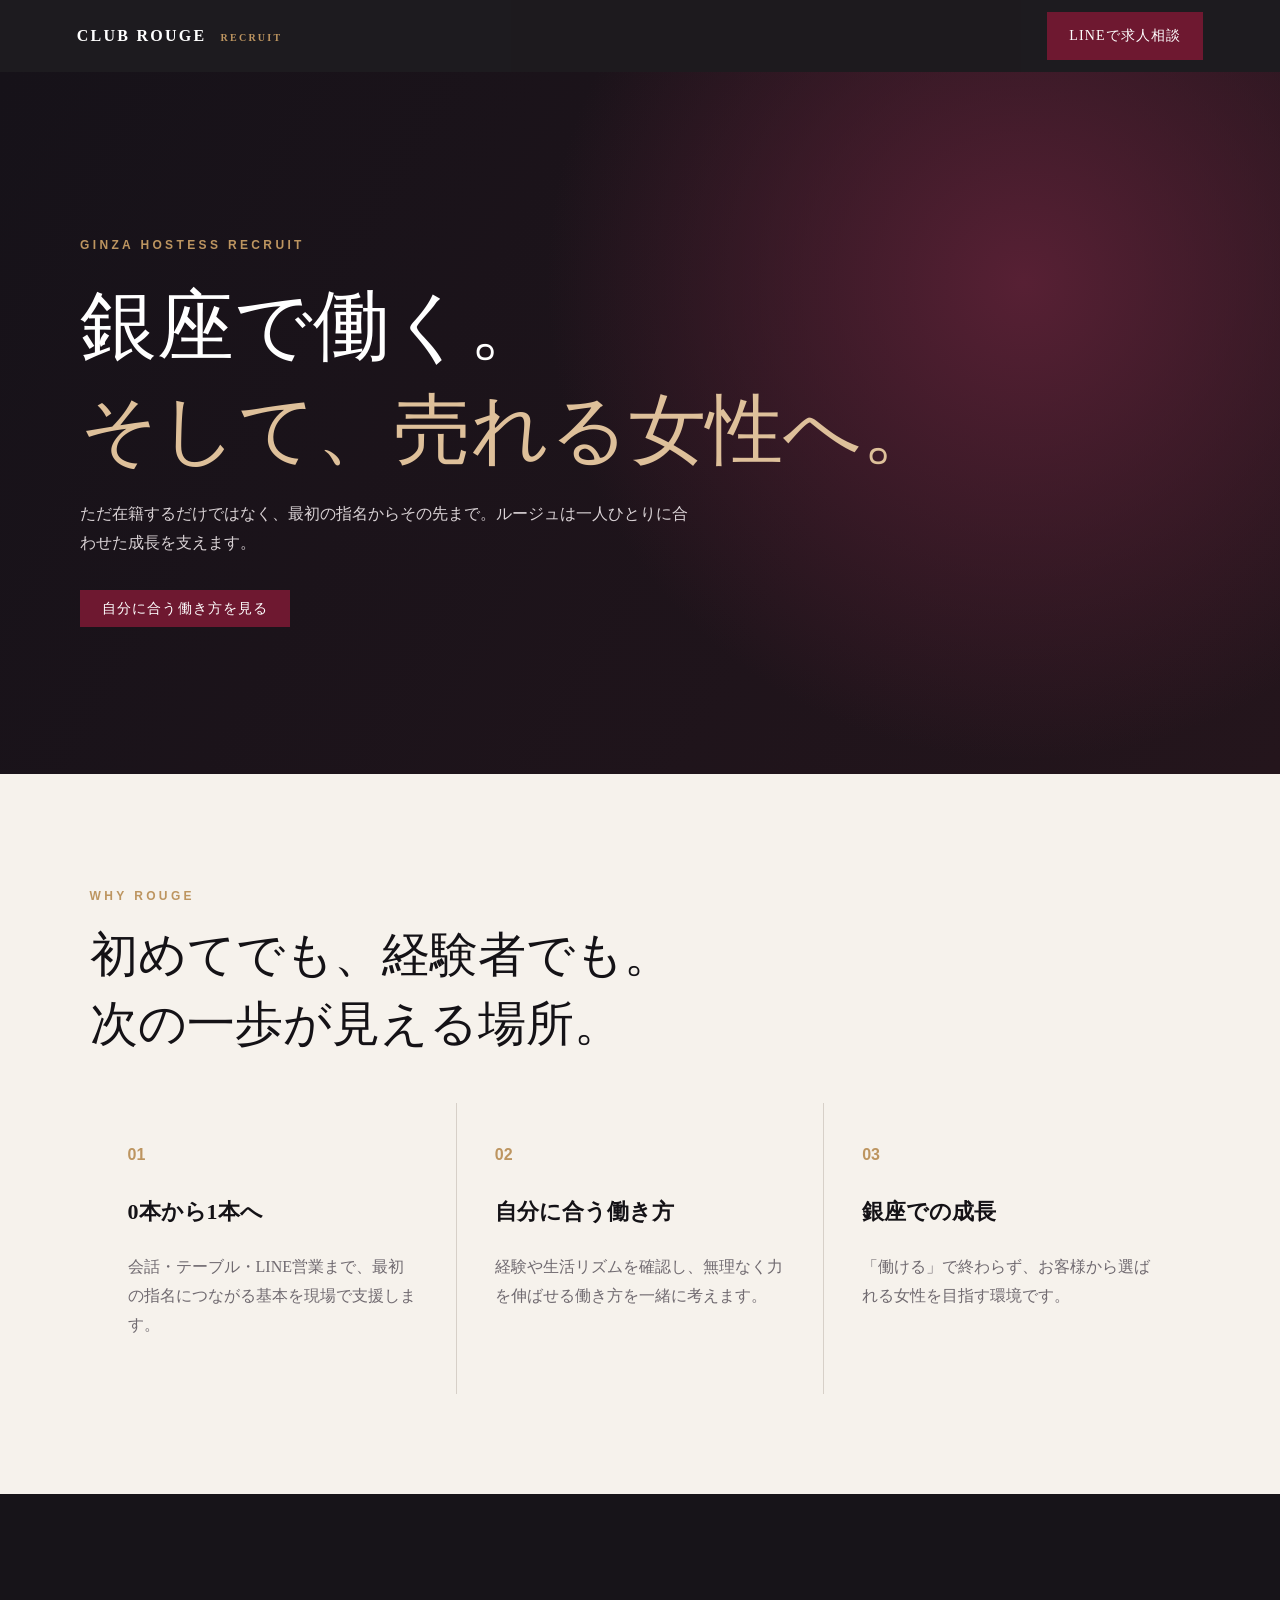
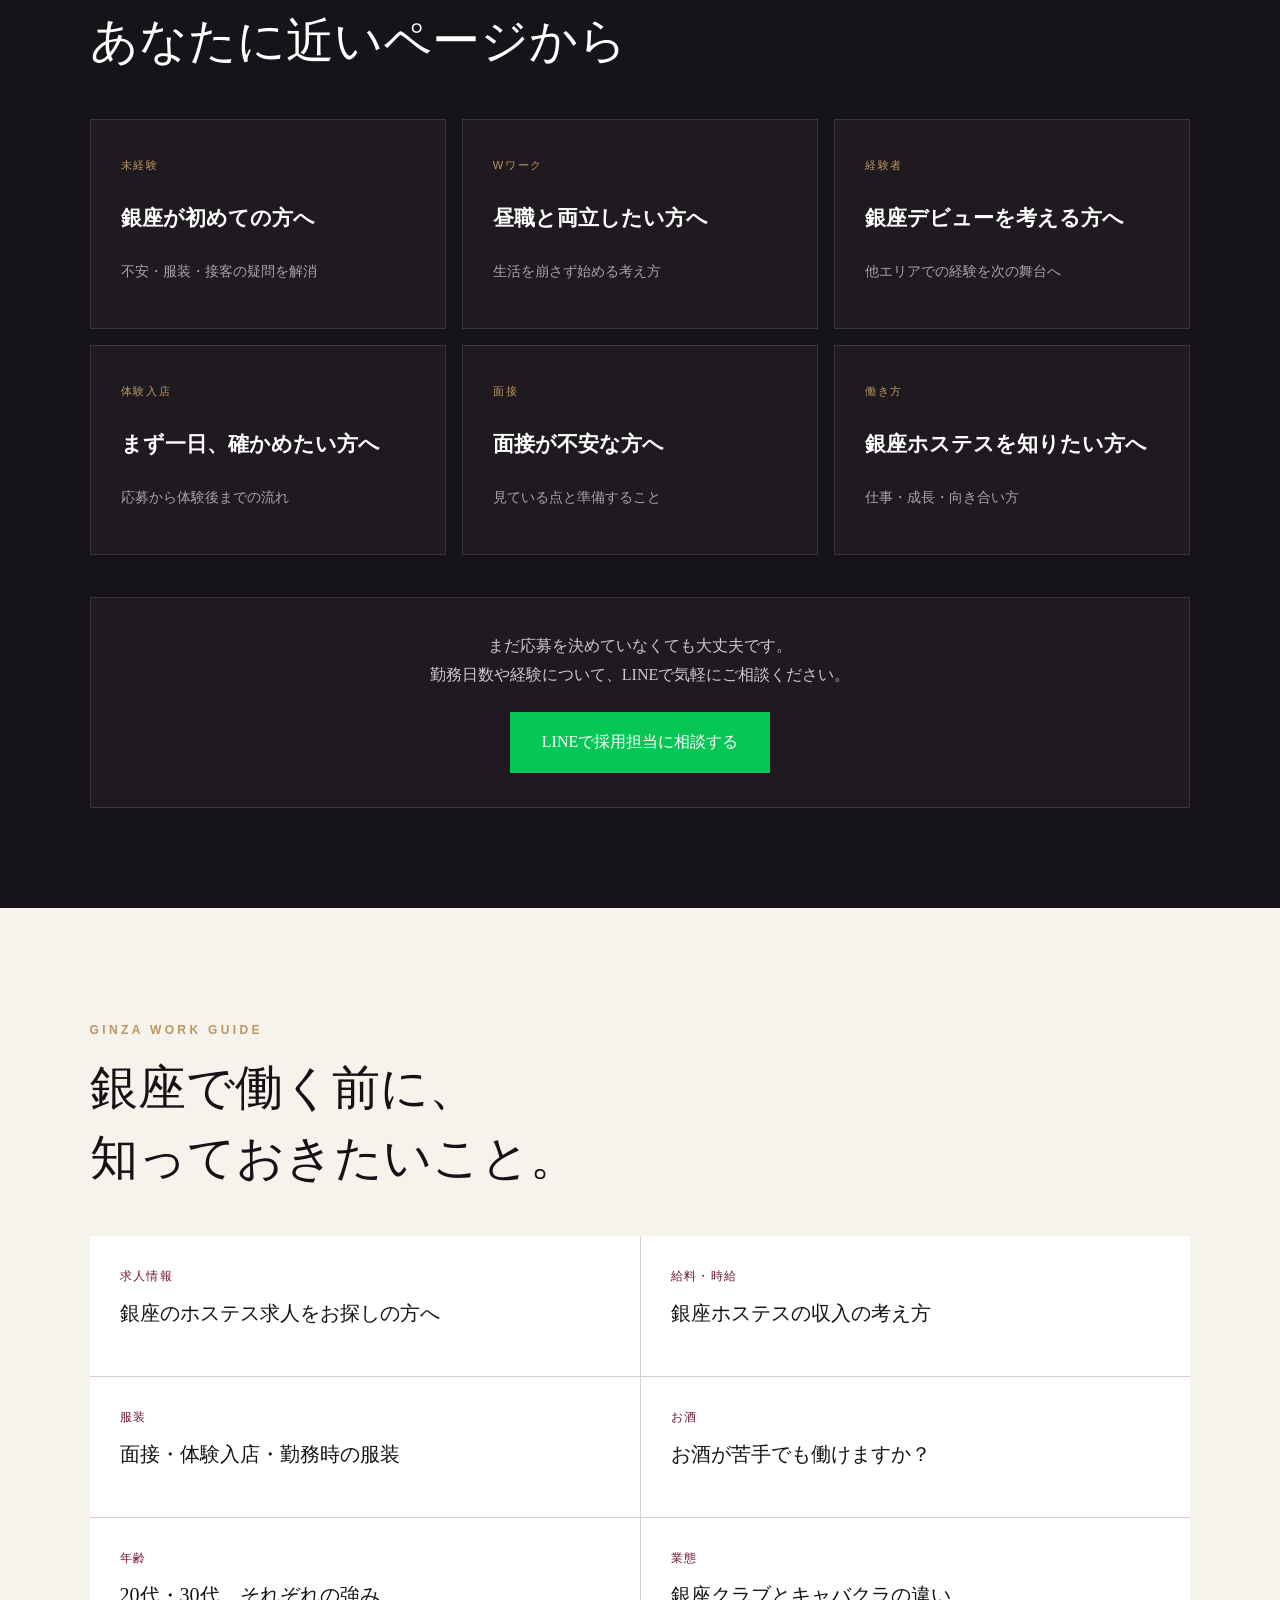
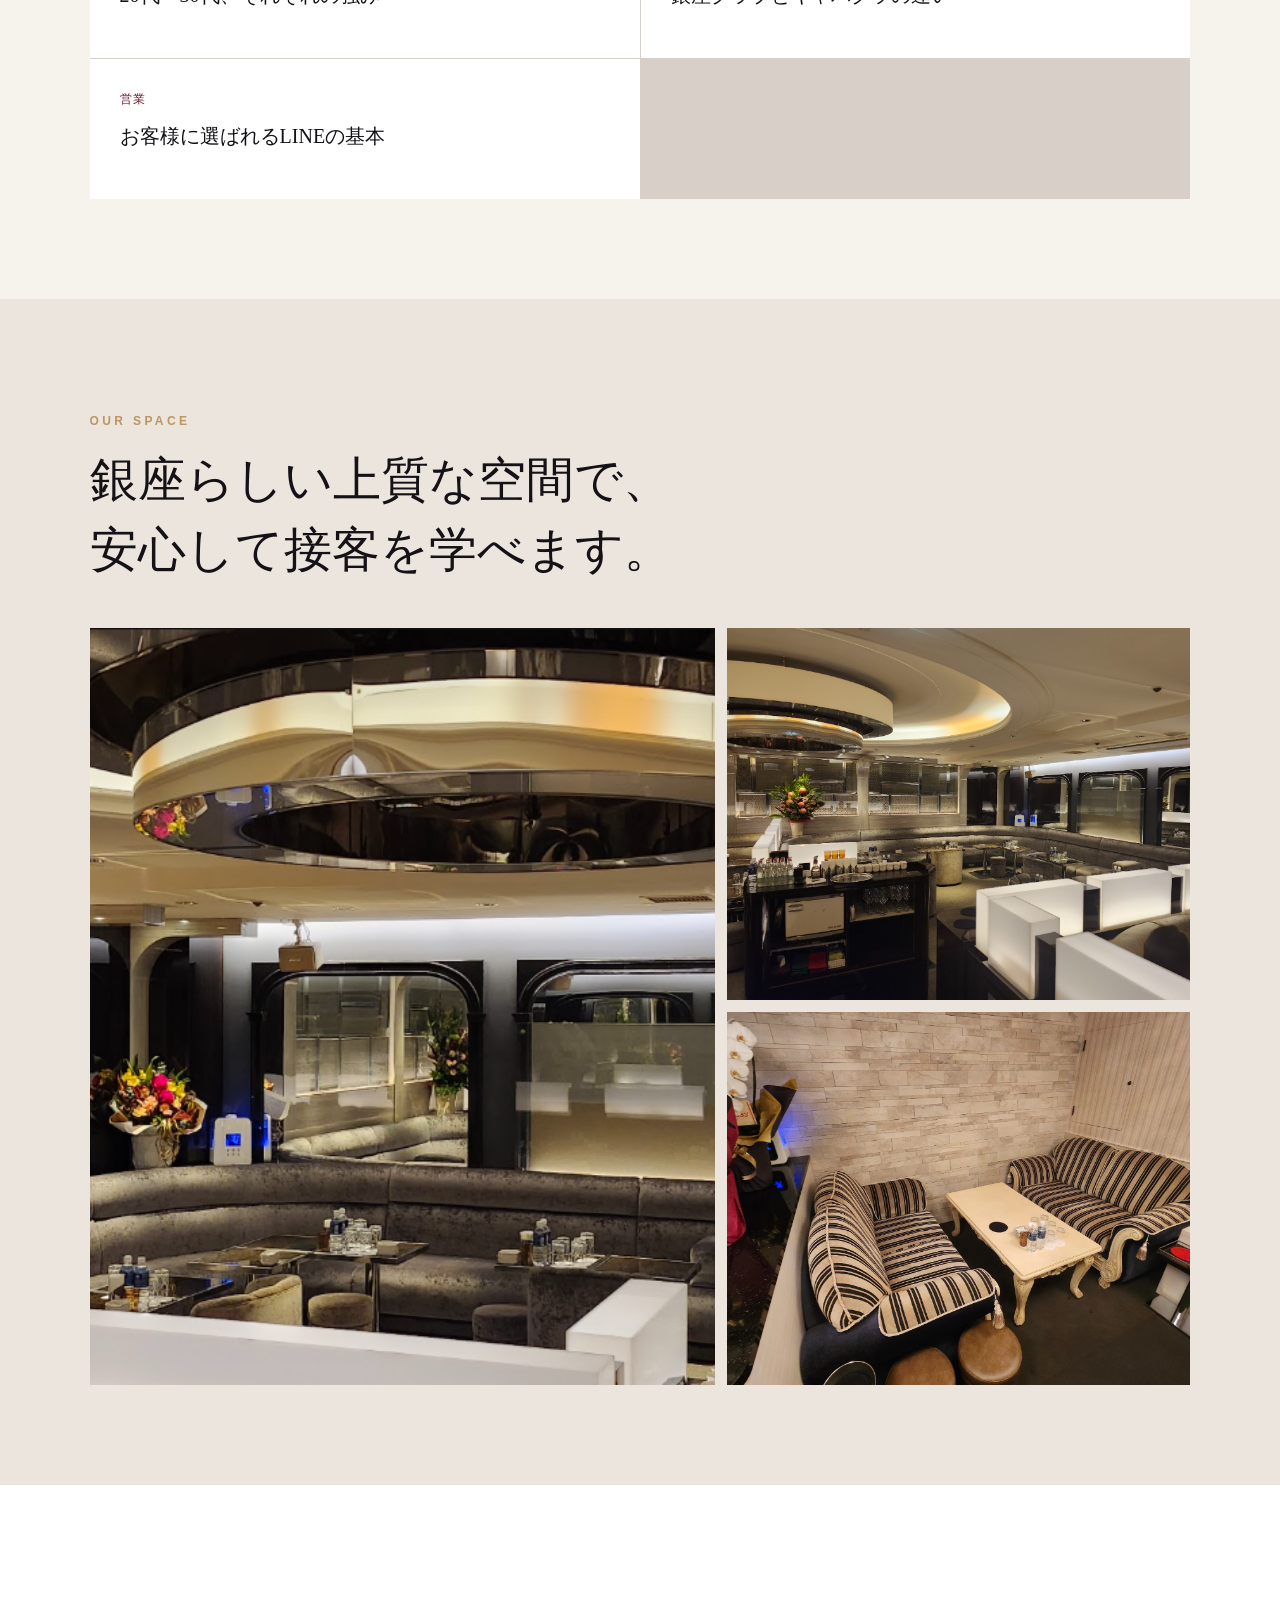
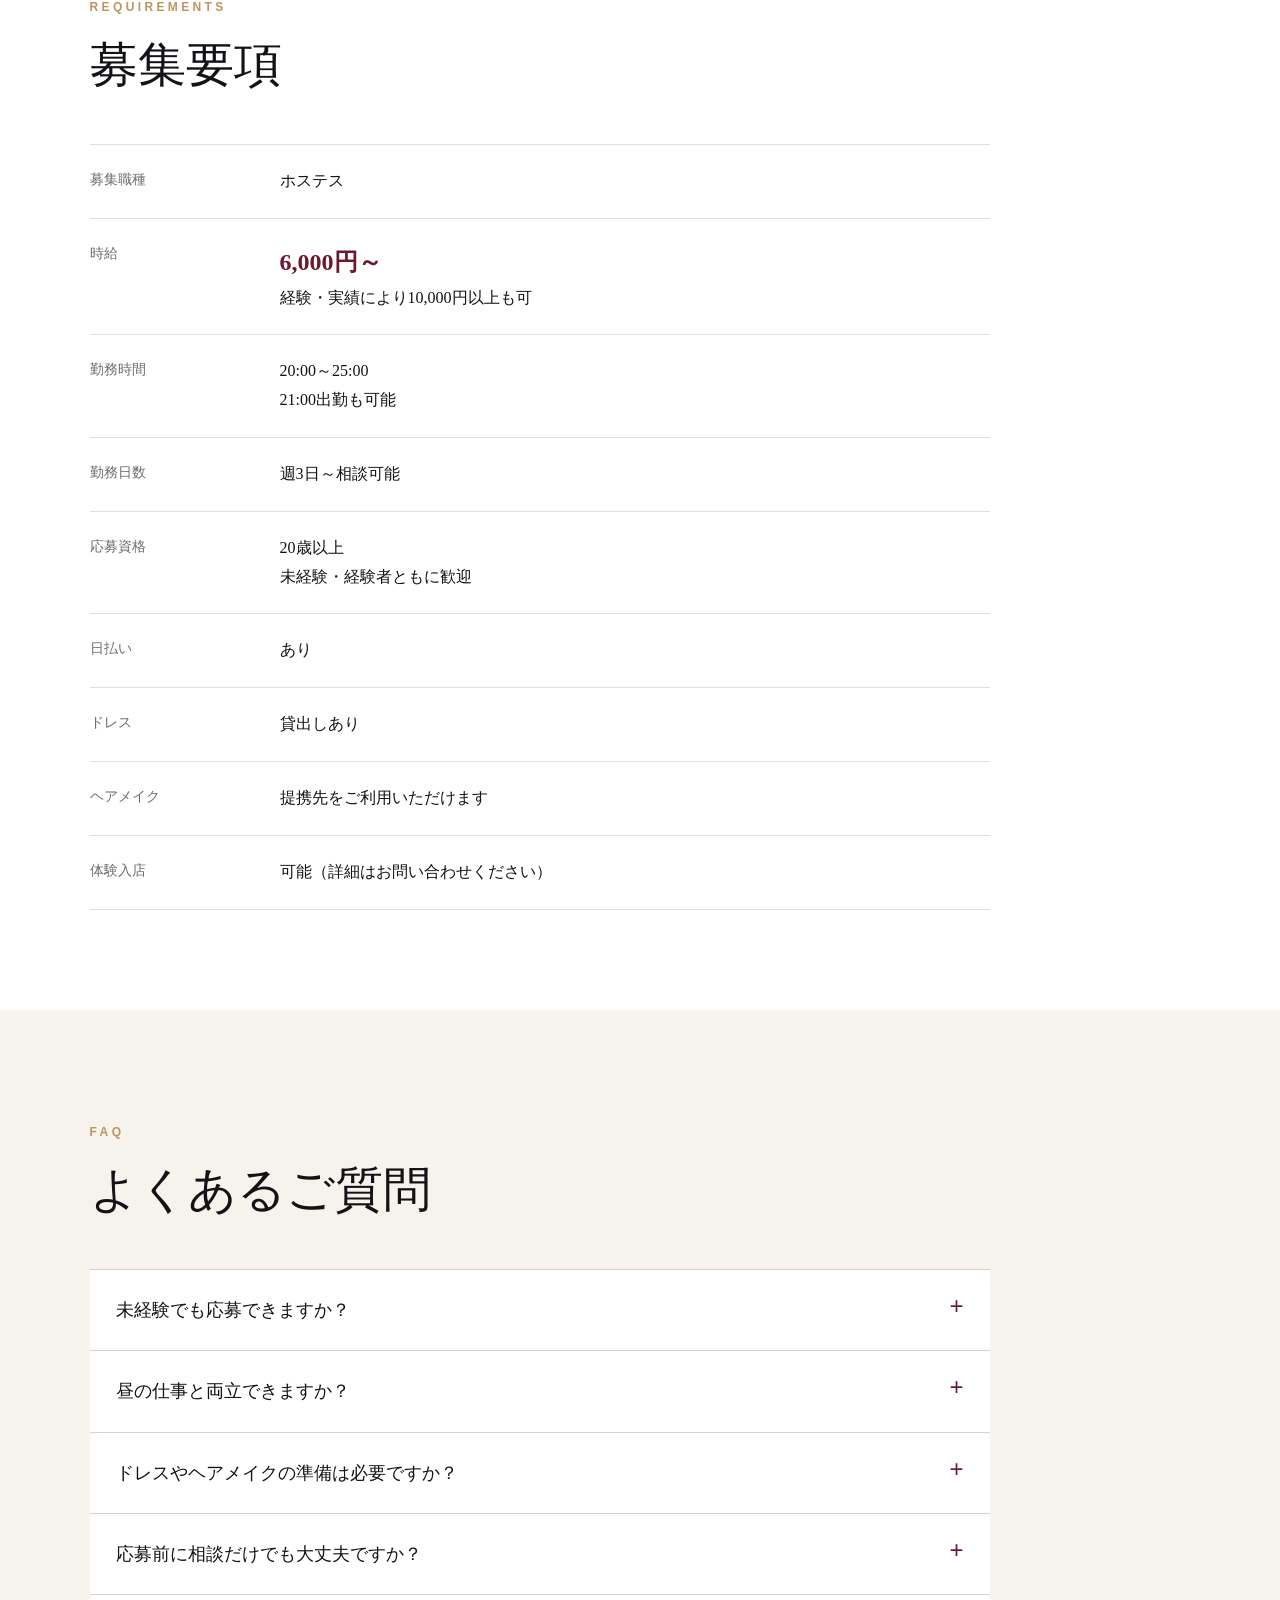
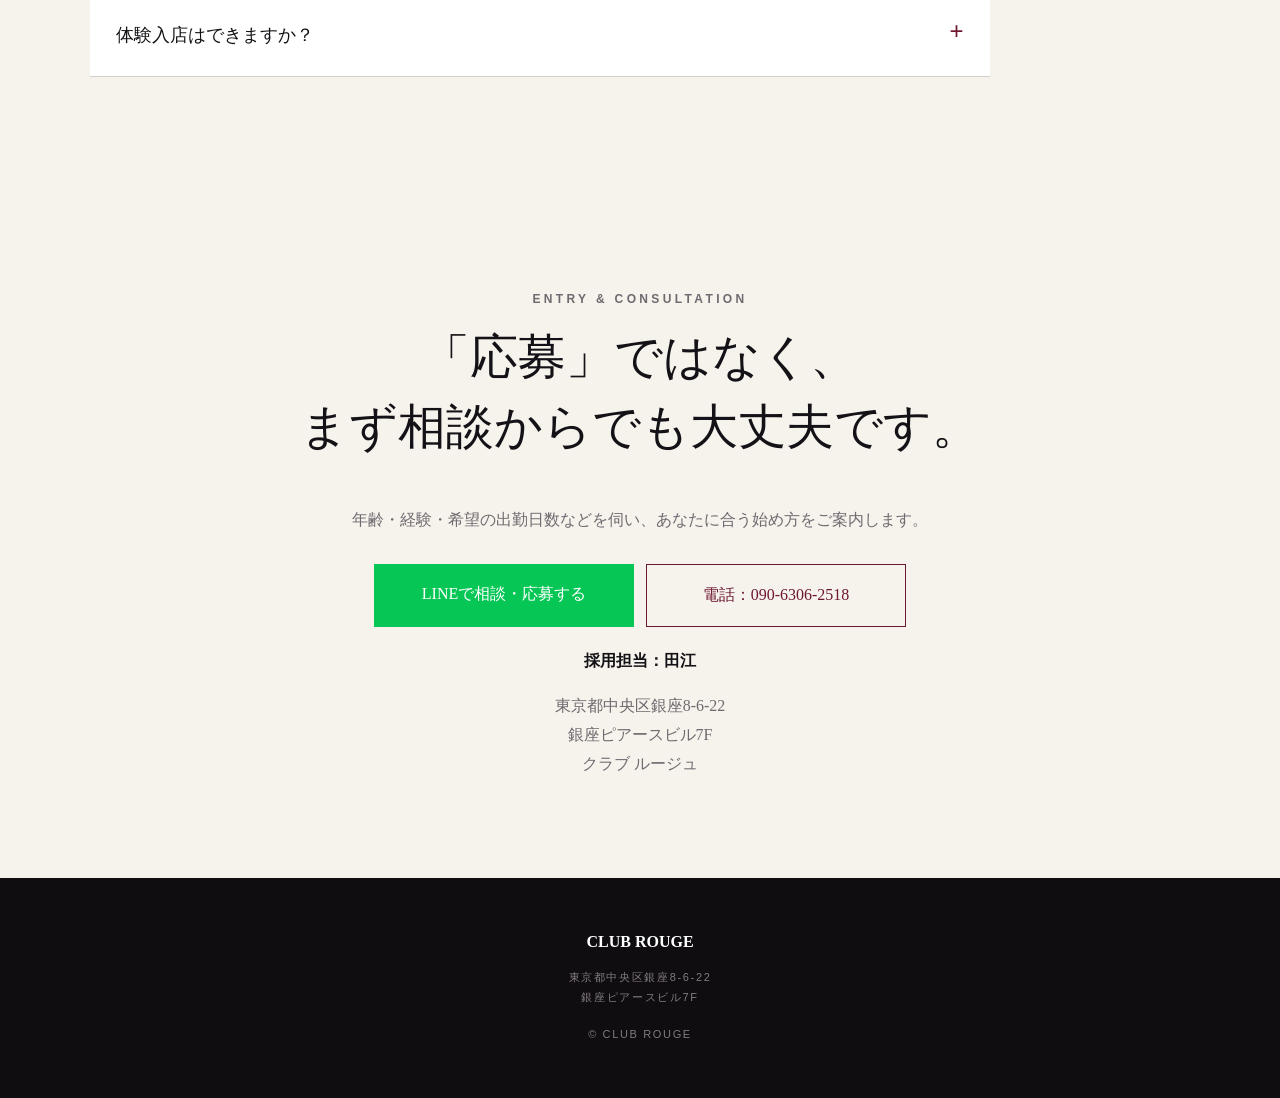
==== index.html @ 48344e21 "GA4アクセス解析を設定" ====
<!doctype html>
<html lang="ja">
<head>
  <script async src="https://www.googletagmanager.com/gtag/js?id=G-09QZRMTLVK"></script>
  <script src="ga4.js"></script>
  <meta charset="utf-8">
  <meta name="viewport" content="width=device-width,initial-scale=1">
  <meta name="description" content="銀座クラブRouge（ルージュ）の採用情報。未経験・Wワーク・他エリア経験者の銀座デビューをサポートします。">
  <title>銀座クラブ Rouge 採用情報</title>
  <link rel="stylesheet" href="style.css">
  <link rel="stylesheet" href="home.css">
</head>
<body>
  <header class="nav"><a class="brand" href="index.html">CLUB ROUGE <span>RECRUIT</span></a><a class="nav-cta" data-cta="line-header" href="https://line.me/ti/p/MGM9CfKDj5">LINEで求人相談</a></header>
  <main>
    <section class="hero">
      <div class="hero-inner"><p class="eyebrow">GINZA HOSTESS RECRUIT</p><h1>銀座で働く。<br><em>そして、売れる女性へ。</em></h1><p class="lead">ただ在籍するだけではなく、最初の指名からその先まで。ルージュは一人ひとりに合わせた成長を支えます。</p><a class="button" href="#paths">自分に合う働き方を見る</a></div>
    </section>
    <section class="section intro"><p class="eyebrow">WHY ROUGE</p><h2>初めてでも、経験者でも。<br>次の一歩が見える場所。</h2><div class="features"><article><b>01</b><h3>0本から1本へ</h3><p>会話・テーブル・LINE営業まで、最初の指名につながる基本を現場で支援します。</p></article><article><b>02</b><h3>自分に合う働き方</h3><p>経験や生活リズムを確認し、無理なく力を伸ばせる働き方を一緒に考えます。</p></article><article><b>03</b><h3>銀座での成長</h3><p>「働ける」で終わらず、お客様から選ばれる女性を目指す環境です。</p></article></div></section>
    <section id="paths" class="section dark"><h2>あなたに近いページから</h2><div class="cards">
      <a href="first-time.html"><span>未経験</span><h3>銀座が初めての方へ</h3><p>不安・服装・接客の疑問を解消</p></a>
      <a href="w-work.html"><span>Wワーク</span><h3>昼職と両立したい方へ</h3><p>生活を崩さず始める考え方</p></a>
      <a href="ginza-debut.html"><span>経験者</span><h3>銀座デビューを考える方へ</h3><p>他エリアでの経験を次の舞台へ</p></a>
      <a href="trial.html"><span>体験入店</span><h3>まず一日、確かめたい方へ</h3><p>応募から体験後までの流れ</p></a>
      <a href="interview.html"><span>面接</span><h3>面接が不安な方へ</h3><p>見ている点と準備すること</p></a>
      <a href="work-style.html"><span>働き方</span><h3>銀座ホステスを知りたい方へ</h3><p>仕事・成長・向き合い方</p></a>
    </div><div class="mid-cta"><p>まだ応募を決めていなくても大丈夫です。<br>勤務日数や経験について、LINEで気軽にご相談ください。</p><a class="line-button" data-cta="line-paths" href="https://line.me/ti/p/MGM9CfKDj5">LINEで採用担当に相談する</a></div></section>
    <section class="section guide-section"><p class="eyebrow">GINZA WORK GUIDE</p><h2>銀座で働く前に、<br>知っておきたいこと。</h2><div class="guide-links">
      <a href="ginza-hostess-recruit.html"><span>求人情報</span><strong>銀座のホステス求人をお探しの方へ</strong></a>
      <a href="salary.html"><span>給料・時給</span><strong>銀座ホステスの収入の考え方</strong></a>
      <a href="dress.html"><span>服装</span><strong>面接・体験入店・勤務時の服装</strong></a>
      <a href="non-drinker.html"><span>お酒</span><strong>お酒が苦手でも働けますか？</strong></a>
      <a href="age-guide.html"><span>年齢</span><strong>20代・30代、それぞれの強み</strong></a>
      <a href="club-vs-cabaret.html"><span>業態</span><strong>銀座クラブとキャバクラの違い</strong></a>
      <a href="line-sales.html"><span>営業</span><strong>お客様に選ばれるLINEの基本</strong></a>
    </div></section>
    <section class="section gallery-section"><p class="eyebrow">OUR SPACE</p><h2>銀座らしい上質な空間で、<br>安心して接客を学べます。</h2><div class="gallery"><figure class="gallery-main"><img src="floor-main.png" alt="銀座クラブ ルージュのメインフロア"></figure><figure><img src="floor-wide.png" alt="クラブ ルージュの店内"></figure><figure><img src="private-room.png" alt="クラブ ルージュのソファ席"></figure></div></section>
    <section class="section requirements"><p class="eyebrow">REQUIREMENTS</p><h2>募集要項</h2><dl class="job-list">
      <div><dt>募集職種</dt><dd>ホステス</dd></div>
      <div><dt>時給</dt><dd><strong>6,000円～</strong><br>経験・実績により10,000円以上も可</dd></div>
      <div><dt>勤務時間</dt><dd>20:00～25:00<br>21:00出勤も可能</dd></div>
      <div><dt>勤務日数</dt><dd>週3日～相談可能</dd></div>
      <div><dt>応募資格</dt><dd>20歳以上<br>未経験・経験者ともに歓迎</dd></div>
      <div><dt>日払い</dt><dd>あり</dd></div>
      <div><dt>ドレス</dt><dd>貸出しあり</dd></div>
      <div><dt>ヘアメイク</dt><dd>提携先をご利用いただけます</dd></div>
      <div><dt>体験入店</dt><dd>可能（詳細はお問い合わせください）</dd></div>
    </dl></section>
    <section class="section faq-section"><p class="eyebrow">FAQ</p><h2>よくあるご質問</h2><div class="faq-list">
      <details><summary>未経験でも応募できますか？</summary><p>はい。未経験の方も歓迎しています。接客の基本やテーブルマナー、LINE営業まで、最初の指名につながるよう現場でサポートします。</p></details>
      <details><summary>昼の仕事と両立できますか？</summary><p>週3日から相談でき、21時出勤も可能です。現在のお仕事や生活リズムを伺い、無理のない働き方をご案内します。</p></details>
      <details><summary>ドレスやヘアメイクの準備は必要ですか？</summary><p>ドレスは貸出しがあります。ヘアメイクは提携先をご利用いただけますので、初めての方もご相談ください。</p></details>
      <details><summary>応募前に相談だけでも大丈夫ですか？</summary><p>はい。応募を決める前のご相談だけでも大丈夫です。LINEで年齢・経験・希望の出勤日数などをお知らせください。</p></details>
      <details><summary>体験入店はできますか？</summary><p>可能です。面接や体験入店の流れ、当日の持ち物などは採用担当から個別にご案内します。</p></details>
    </div></section>
    <section id="contact" class="section contact"><p class="eyebrow">ENTRY &amp; CONSULTATION</p><h2>「応募」ではなく、<br>まず相談からでも大丈夫です。</h2><p>年齢・経験・希望の出勤日数などを伺い、あなたに合う始め方をご案内します。</p><div class="contact-actions"><a class="line-button" data-cta="line-contact" href="https://line.me/ti/p/MGM9CfKDj5">LINEで相談・応募する</a><a class="phone-button" data-cta="phone-contact" href="tel:09063062518">電話：090-6306-2518</a></div><p class="contact-note">採用担当：田江</p><address>東京都中央区銀座8-6-22<br>銀座ピアースビル7F<br>クラブ ルージュ</address></section>
  </main>
  <footer><strong>CLUB ROUGE</strong><p>東京都中央区銀座8-6-22<br>銀座ピアースビル7F</p><small>© CLUB ROUGE</small></footer>
  <script type="application/ld+json">{"@context":"https://schema.org","@type":"FAQPage","mainEntity":[{"@type":"Question","name":"未経験でも応募できますか？","acceptedAnswer":{"@type":"Answer","text":"はい。未経験の方も歓迎しています。接客の基本やテーブルマナー、LINE営業まで現場でサポートします。"}},{"@type":"Question","name":"昼の仕事と両立できますか？","acceptedAnswer":{"@type":"Answer","text":"週3日から相談でき、21時出勤も可能です。生活リズムに合わせた働き方をご案内します。"}},{"@type":"Question","name":"ドレスやヘアメイクの準備は必要ですか？","acceptedAnswer":{"@type":"Answer","text":"ドレスは貸出しがあり、ヘアメイクは提携先をご利用いただけます。"}},{"@type":"Question","name":"応募前に相談だけでも大丈夫ですか？","acceptedAnswer":{"@type":"Answer","text":"はい。応募を決める前のご相談だけでも大丈夫です。LINEでお気軽にご連絡ください。"}},{"@type":"Question","name":"体験入店はできますか？","acceptedAnswer":{"@type":"Answer","text":"可能です。面接や体験入店の流れは採用担当から個別にご案内します。"}}]}</script>
  <script>document.querySelectorAll('[data-cta]').forEach(function(link){link.addEventListener('click',function(){var name=link.dataset.cta;if(typeof gtag==='function'){gtag('event','generate_lead',{cta_location:name});}if(typeof dataLayer!=='undefined'){dataLayer.push({event:'recruit_cta_click',cta_location:name});}});});</script>
</body>
</html>
---- style.css ----
:root{--ink:#141216;--wine:#6e1830;--gold:#bd9560;--paper:#f6f2ec;--muted:#706a70}*{box-sizing:border-box}html{scroll-behavior:smooth}body{margin:0;color:var(--ink);background:var(--paper);font-family:"Yu Mincho","Hiragino Mincho ProN",serif;line-height:1.8}.nav{height:72px;padding:0 max(24px,6vw);display:flex;align-items:center;justify-content:space-between;background:rgba(20,18,22,.96);position:sticky;top:0;z-index:10}.brand{color:#fff;text-decoration:none;letter-spacing:.14em;font-weight:700}.brand span{font-size:10px;color:var(--gold);margin-left:8px}.nav-cta,.button{background:var(--wine);color:#fff;text-decoration:none;padding:11px 22px;font-size:14px;letter-spacing:.08em}.hero{min-height:78vh;background:radial-gradient(circle at 80% 30%,#572034 0,transparent 42%),linear-gradient(120deg,#161219,#24151c);color:#fff;display:grid;align-items:center}.hero-inner{width:min(1120px,88%);margin:auto;padding:80px 0}.eyebrow{font-family:Arial,sans-serif;color:var(--gold);font-size:12px;letter-spacing:.28em;font-weight:700}.hero h1{font-size:clamp(38px,6vw,78px);font-weight:400;line-height:1.35;margin:18px 0}.hero em{font-style:normal;color:#dec09a}.lead{max-width:610px;color:#d9d2d5;margin-bottom:36px}.section{padding:100px max(24px,7vw)}.section>h2{font-size:clamp(28px,4vw,48px);font-weight:400;line-height:1.45;margin:12px 0 44px}.features{display:grid;grid-template-columns:repeat(3,1fr);gap:1px;background:#d7d0c8}.features article{background:var(--paper);padding:38px}.features b{color:var(--gold);font-family:Arial,sans-serif}.features h3{font-size:22px}.features p,.cards p,.contact>p{color:var(--muted)}.dark{background:#171419;color:#fff}.cards{display:grid;grid-template-columns:repeat(3,1fr);gap:16px}.cards a{color:#fff;text-decoration:none;border:1px solid #3d353d;padding:30px;min-height:210px;background:#1f1a20;transition:.2s}.cards a:hover{border-color:var(--gold);transform:translateY(-3px)}.cards span{font-family:Arial,sans-serif;font-size:11px;color:var(--gold);letter-spacing:.15em}.cards h3{font-size:21px}.cards p{color:#aaa1a7;font-size:14px}.contact{text-align:center}.notice{display:inline-block;margin-top:22px;border:1px solid #cfc4b8;padding:16px 30px;color:#766d68}footer{background:#0f0d10;color:#fff;text-align:center;padding:50px}footer p,footer small{color:#837a82;font-family:Arial,sans-serif;letter-spacing:.15em;font-size:11px}.article-hero{padding:90px max(24px,12vw);background:#19151b;color:#fff}.article-hero h1{font-size:clamp(32px,5vw,60px);font-weight:400}.article{max-width:860px;margin:auto;padding:70px 24px 110px}.article h2{font-size:28px;margin-top:50px}.article .box{border-left:3px solid var(--wine);background:#fff;padding:22px 28px;margin:30px 0}.back{display:inline-block;margin-top:40px;color:var(--wine)}@media(max-width:780px){.features,.cards{grid-template-columns:1fr}.hero{min-height:70vh}.section{padding-top:70px;padding-bottom:70px}}
---- home.css ----
.gallery-section { background: #ebe5dd; }
.guide-section { background: #f6f2ec; }
.guide-links { display: grid; grid-template-columns: repeat(2, 1fr); gap: 1px; background: #d8d0c8; }
.guide-links a { display: flex; flex-direction: column; gap: 7px; min-height: 140px; padding: 30px; color: var(--ink); background: #fff; text-decoration: none; transition: background .2s; }
.guide-links a:hover { background: #f2ece5; }
.guide-links span { color: var(--wine); font-family: Arial, sans-serif; font-size: 12px; letter-spacing: .12em; }
.guide-links strong { font-size: 20px; font-weight: 500; }
.gallery { display: grid; grid-template-columns: 1.35fr 1fr; grid-template-rows: 1fr 1fr; gap: 12px; }
.gallery figure { margin: 0; min-height: 220px; overflow: hidden; background: #1b181c; }
.gallery-main { grid-row: 1 / 3; }
.gallery img { width: 100%; height: 100%; display: block; object-fit: cover; transition: transform .5s; }
.gallery figure:hover img { transform: scale(1.02); }
.requirements { background: #fff; }
.job-list { max-width: 900px; margin: 0; }
.job-list > div { display: grid; grid-template-columns: 190px 1fr; padding: 22px 0; border-top: 1px solid #e2ddd7; }
.job-list > div:last-child { border-bottom: 1px solid #e2ddd7; }
.job-list dt { color: var(--muted); font-size: 14px; }
.job-list dd { margin: 0; }
.job-list strong { font-size: 24px; color: var(--wine); }
.contact-actions { display: flex; justify-content: center; gap: 12px; flex-wrap: wrap; margin: 30px 0 20px; }
.line-button, .phone-button { display: inline-block; min-width: 260px; padding: 16px 26px; text-decoration: none; }
.line-button { background: #06c755; color: #fff; }
.phone-button { border: 1px solid var(--wine); color: var(--wine); }
.mid-cta { margin-top: 42px; padding: 34px; border: 1px solid #3d353d; text-align: center; background: #1f1a20; }
.mid-cta p { margin: 0 0 22px; color: #cfc5cb; }
.faq-section { background: #f6f2ec; }
.faq-list { max-width: 900px; }
.faq-list details { border-top: 1px solid #d8d0c8; background: #fff; }
.faq-list details:last-child { border-bottom: 1px solid #d8d0c8; }
.faq-list summary { position: relative; padding: 24px 54px 24px 26px; cursor: pointer; font-size: 18px; list-style: none; }
.faq-list summary::-webkit-details-marker { display: none; }
.faq-list summary::after { content: "+"; position: absolute; right: 26px; color: var(--wine); font-family: Arial, sans-serif; font-size: 24px; line-height: 1; }
.faq-list details[open] summary::after { content: "−"; }
.faq-list details p { margin: 0; padding: 0 26px 24px; color: var(--muted); }
.contact-note { font-weight: 700; color: var(--ink) !important; }
.contact address { font-style: normal; color: var(--muted); }
@media (max-width: 780px) {
  .guide-links { grid-template-columns: 1fr; }
  .gallery { grid-template-columns: 1fr; grid-template-rows: auto; }
  .gallery-main { grid-row: auto; }
  .gallery figure { height: 240px; }
  .job-list > div { grid-template-columns: 1fr; gap: 4px; }
  .nav-cta { padding: 9px 12px; font-size: 12px; }
}
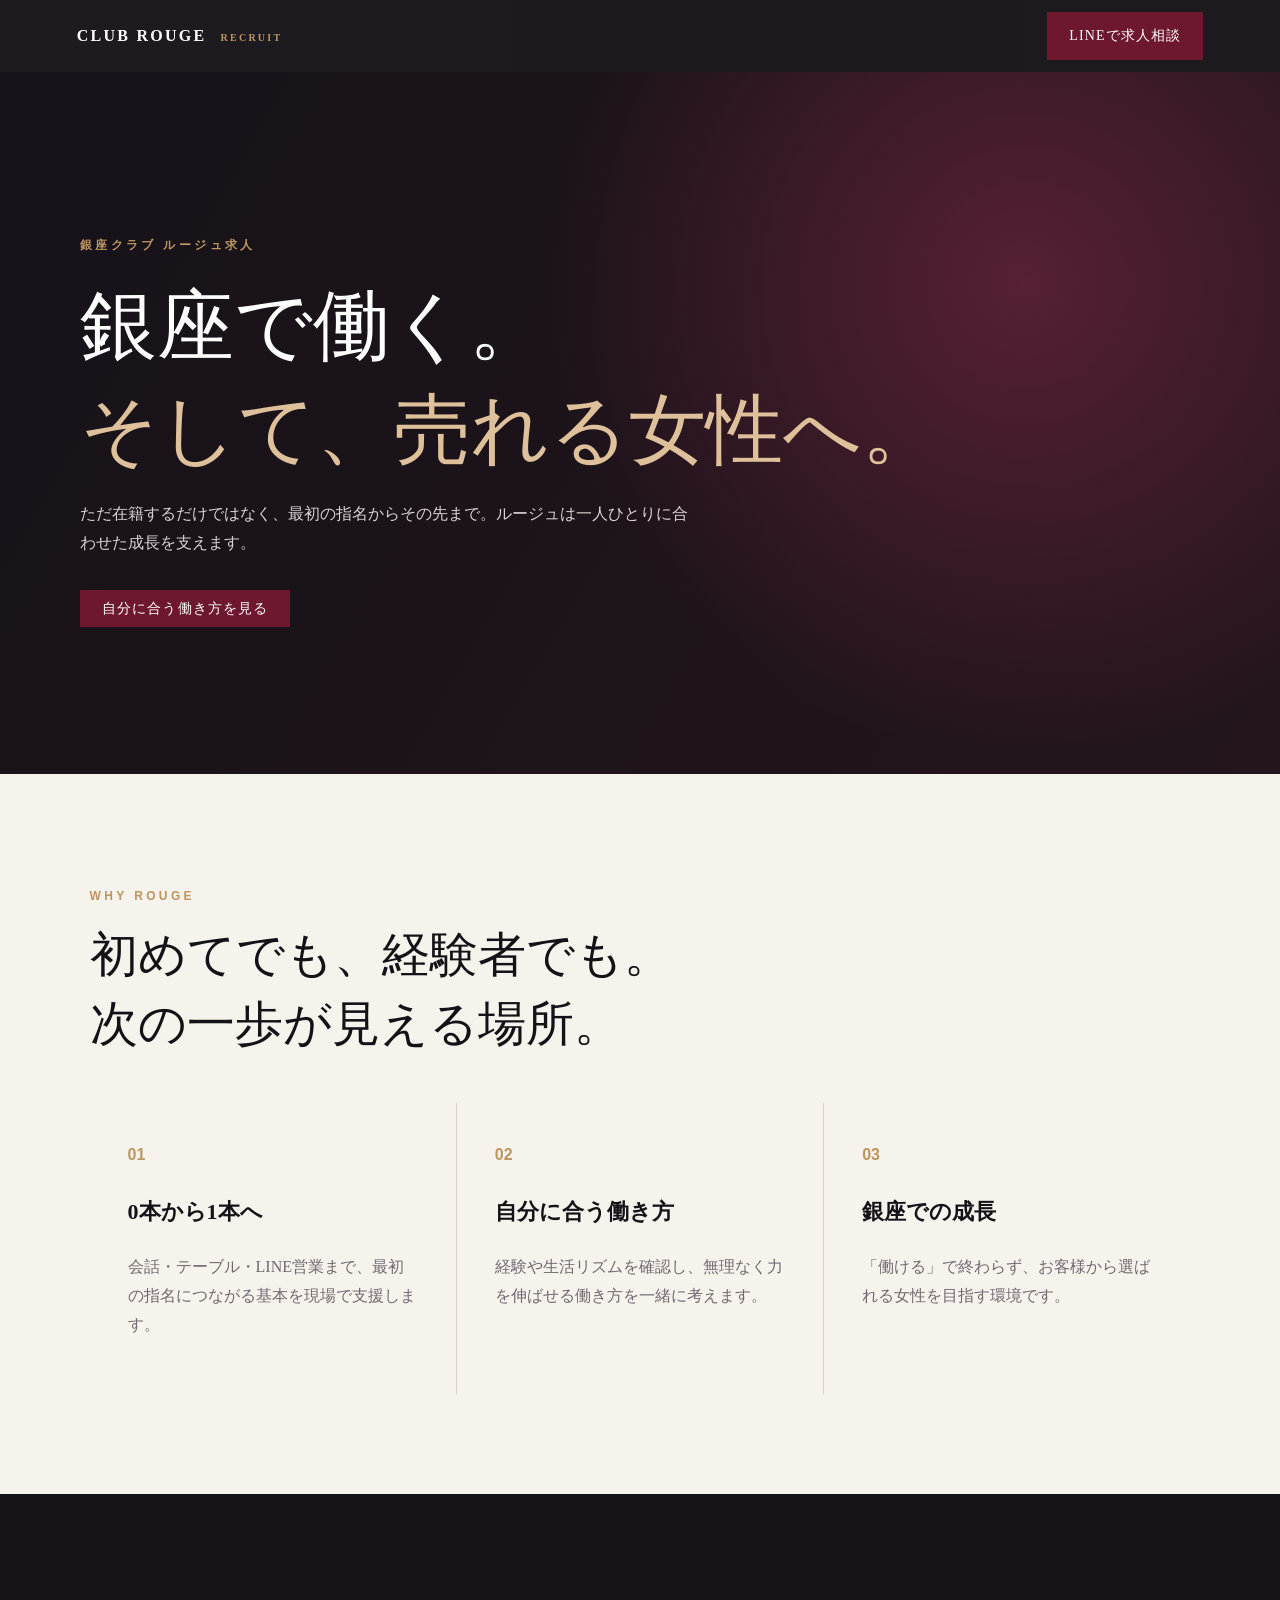
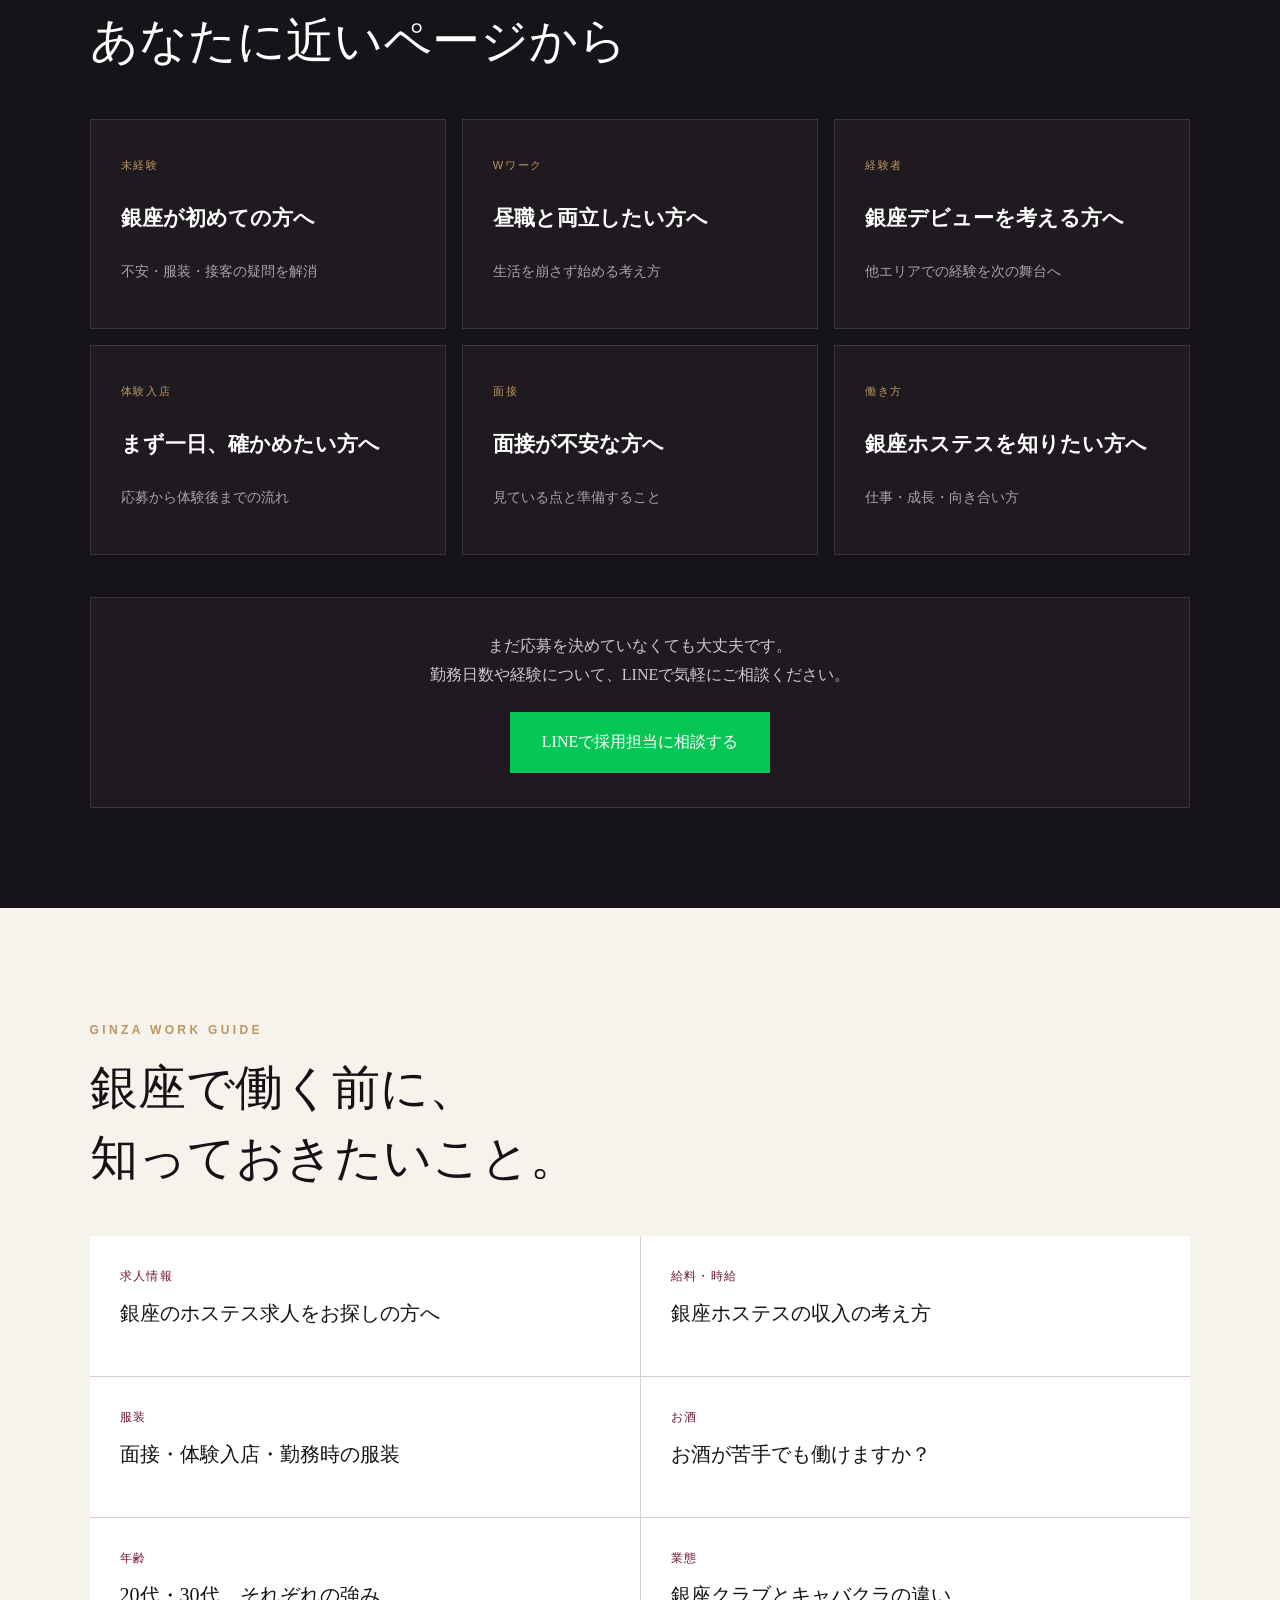
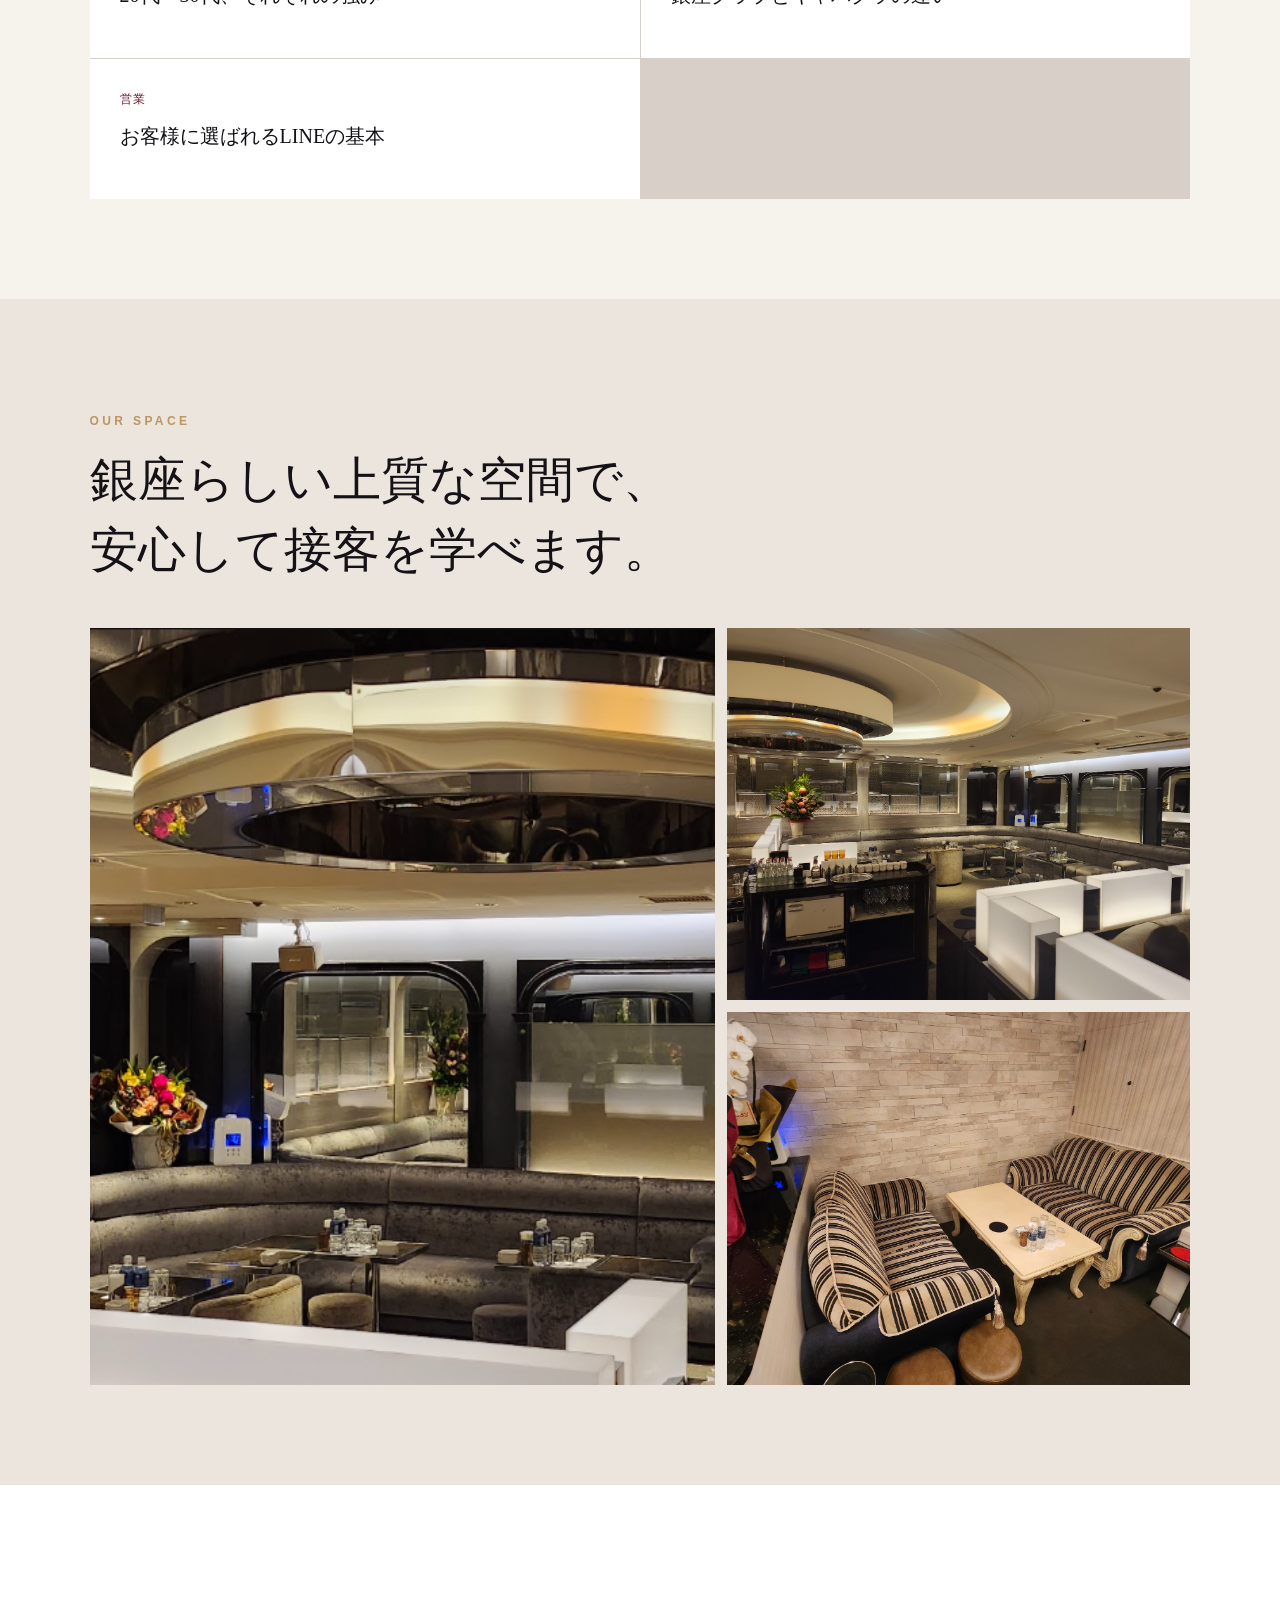
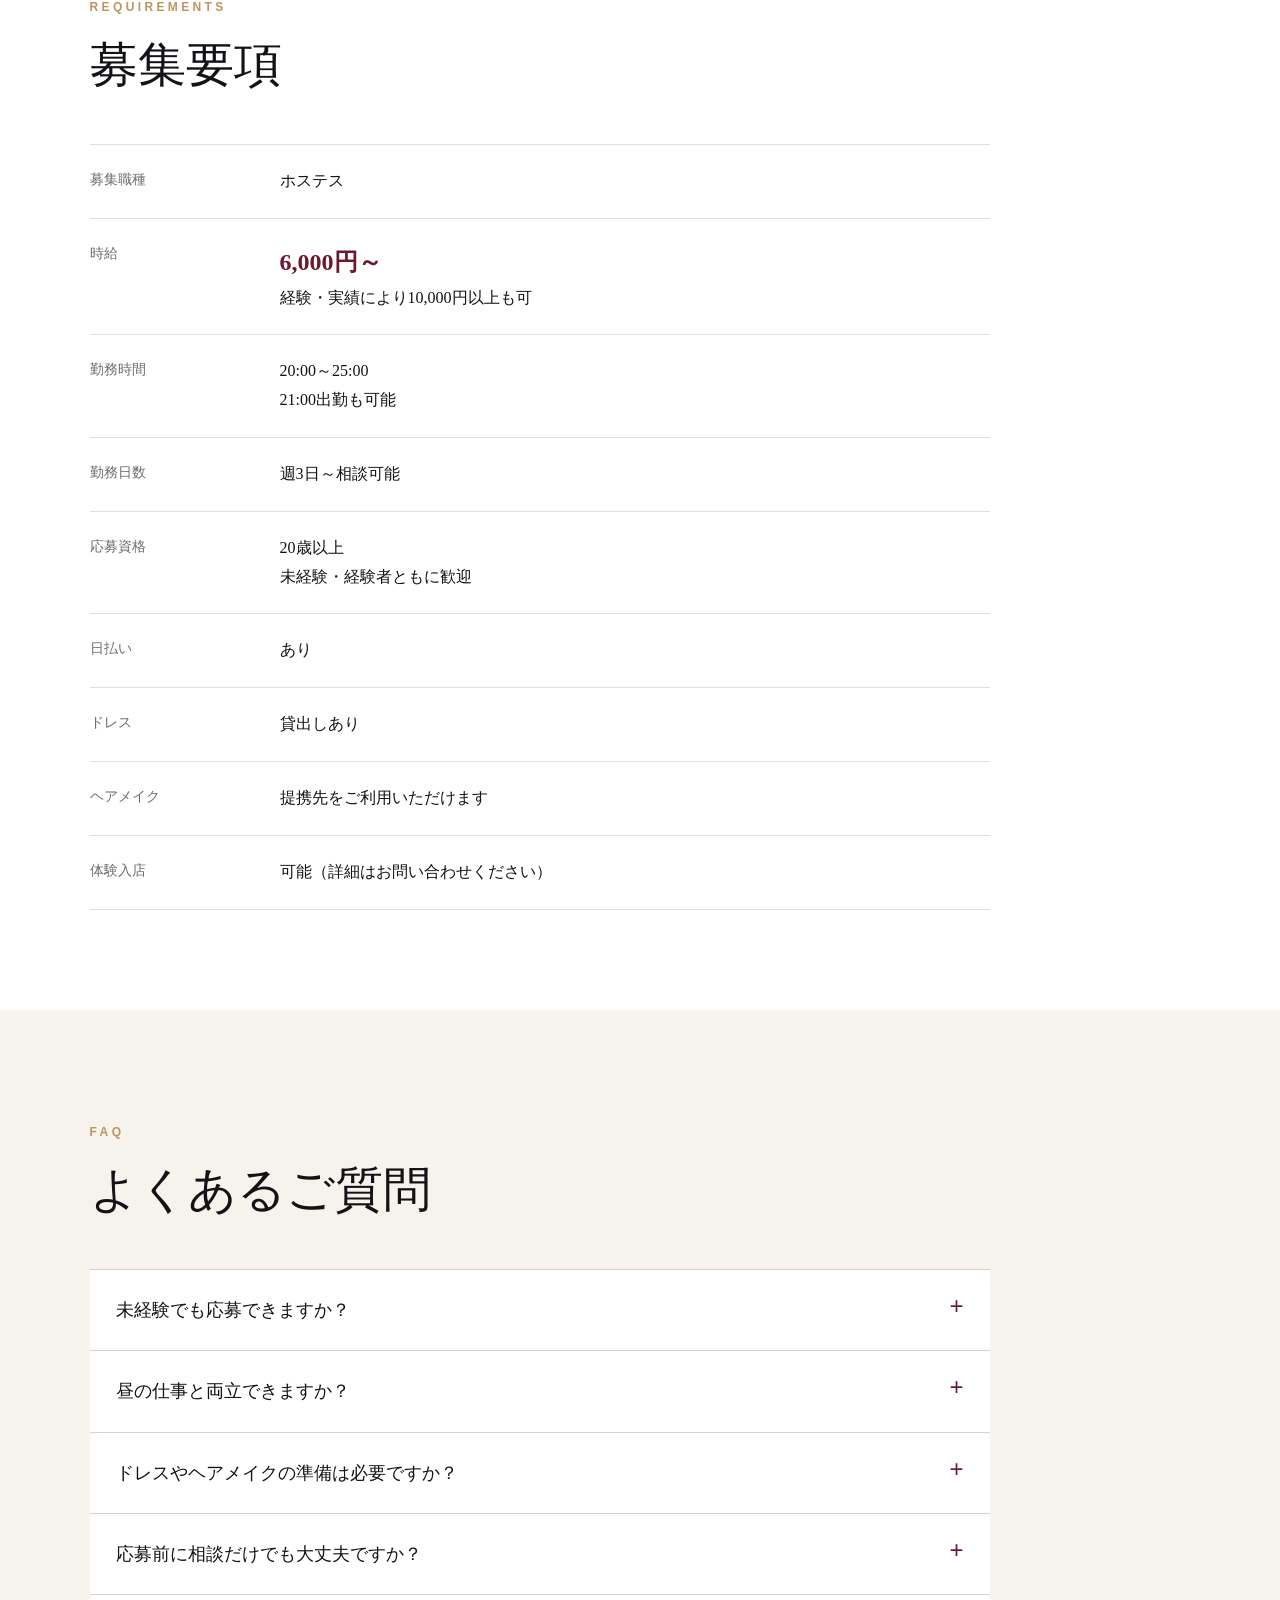
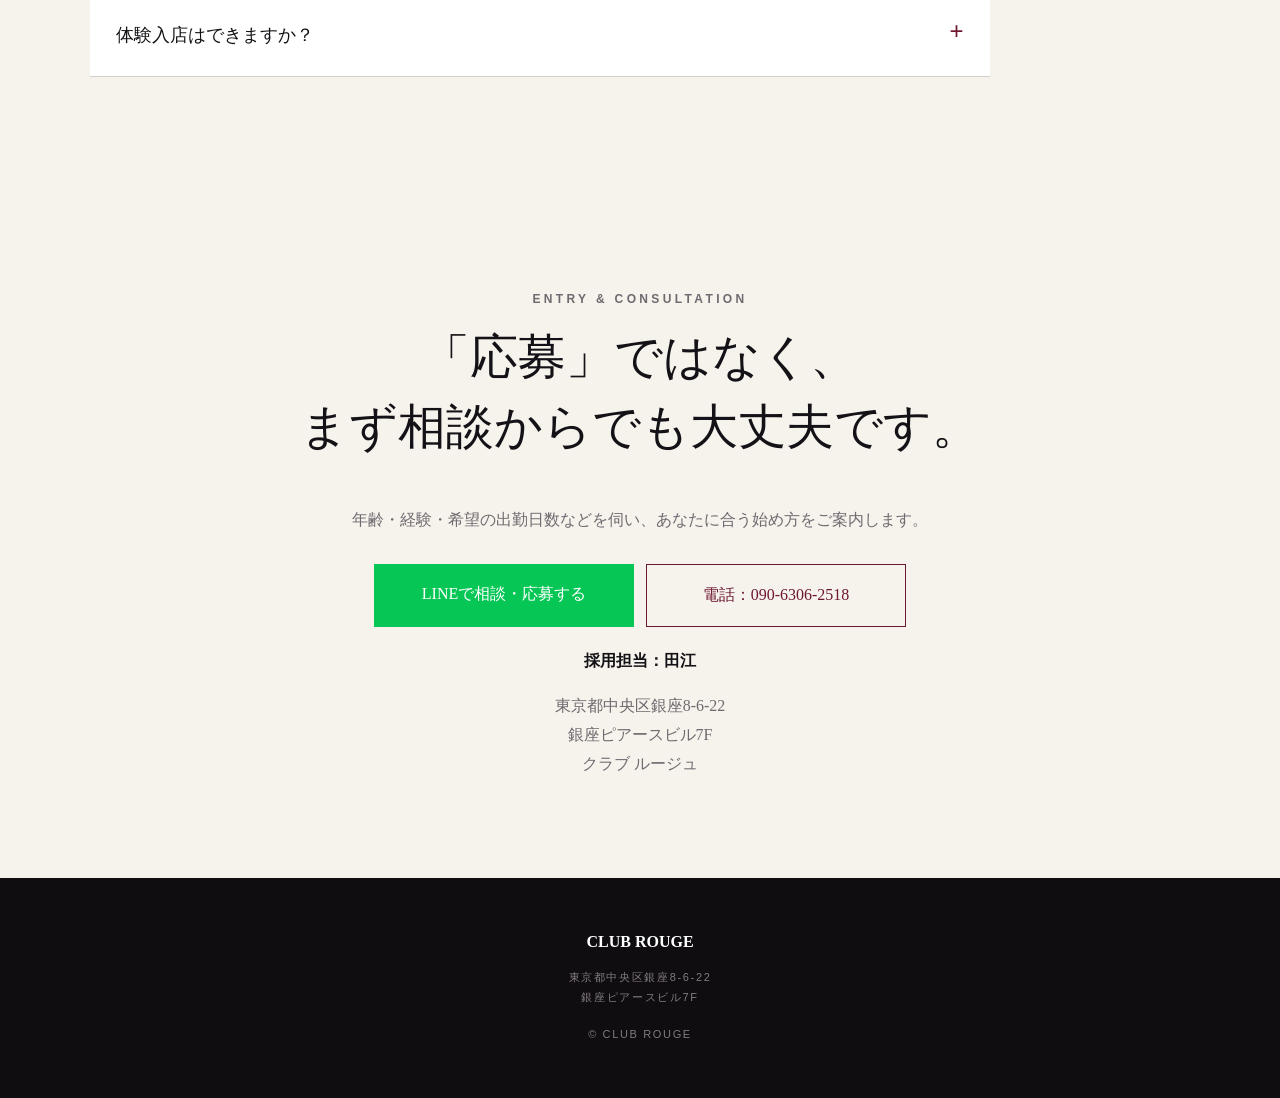
==== commit 496d87fc: "ブランド検索向けにトップページSEOを改善" ====
--- a/index.html
+++ b/index.html
@@ -5,16 +5,18 @@
   <script src="ga4.js"></script>
   <meta charset="utf-8">
   <meta name="viewport" content="width=device-width,initial-scale=1">
-  <meta name="description" content="銀座クラブRouge（ルージュ）の採用情報。未経験・Wワーク・他エリア経験者の銀座デビューをサポートします。">
-  <title>銀座クラブ Rouge 採用情報</title>
+  <meta name="description" content="銀座クラブRouge（ルージュ）のホステス求人。時給6,000円から、週3日・21時出勤可。未経験・Wワーク・経験者の銀座デビューをサポートします。">
+  <link rel="canonical" href="https://sh-t92.github.io/rouge-recruit/">
+  <title>銀座クラブ ルージュ求人｜未経験・Wワーク歓迎｜CLUB ROUGE</title>
   <link rel="stylesheet" href="style.css">
+  <link rel="stylesheet" href="seo.css">
   <link rel="stylesheet" href="home.css">
 </head>
 <body>
   <header class="nav"><a class="brand" href="index.html">CLUB ROUGE <span>RECRUIT</span></a><a class="nav-cta" data-cta="line-header" href="https://line.me/ti/p/MGM9CfKDj5">LINEで求人相談</a></header>
   <main>
     <section class="hero">
-      <div class="hero-inner"><p class="eyebrow">GINZA HOSTESS RECRUIT</p><h1>銀座で働く。<br><em>そして、売れる女性へ。</em></h1><p class="lead">ただ在籍するだけではなく、最初の指名からその先まで。ルージュは一人ひとりに合わせた成長を支えます。</p><a class="button" href="#paths">自分に合う働き方を見る</a></div>
+      <div class="hero-inner"><p class="eyebrow">銀座クラブ ルージュ求人</p><h1>銀座で働く。<br><em>そして、売れる女性へ。</em></h1><p class="lead">ただ在籍するだけではなく、最初の指名からその先まで。ルージュは一人ひとりに合わせた成長を支えます。</p><a class="button" href="#paths">自分に合う働き方を見る</a></div>
     </section>
     <section class="section intro"><p class="eyebrow">WHY ROUGE</p><h2>初めてでも、経験者でも。<br>次の一歩が見える場所。</h2><div class="features"><article><b>01</b><h3>0本から1本へ</h3><p>会話・テーブル・LINE営業まで、最初の指名につながる基本を現場で支援します。</p></article><article><b>02</b><h3>自分に合う働き方</h3><p>経験や生活リズムを確認し、無理なく力を伸ばせる働き方を一緒に考えます。</p></article><article><b>03</b><h3>銀座での成長</h3><p>「働ける」で終わらず、お客様から選ばれる女性を目指す環境です。</p></article></div></section>
     <section id="paths" class="section dark"><h2>あなたに近いページから</h2><div class="cards">
@@ -57,6 +59,5 @@
   </main>
   <footer><strong>CLUB ROUGE</strong><p>東京都中央区銀座8-6-22<br>銀座ピアースビル7F</p><small>© CLUB ROUGE</small></footer>
   <script type="application/ld+json">{"@context":"https://schema.org","@type":"FAQPage","mainEntity":[{"@type":"Question","name":"未経験でも応募できますか？","acceptedAnswer":{"@type":"Answer","text":"はい。未経験の方も歓迎しています。接客の基本やテーブルマナー、LINE営業まで現場でサポートします。"}},{"@type":"Question","name":"昼の仕事と両立できますか？","acceptedAnswer":{"@type":"Answer","text":"週3日から相談でき、21時出勤も可能です。生活リズムに合わせた働き方をご案内します。"}},{"@type":"Question","name":"ドレスやヘアメイクの準備は必要ですか？","acceptedAnswer":{"@type":"Answer","text":"ドレスは貸出しがあり、ヘアメイクは提携先をご利用いただけます。"}},{"@type":"Question","name":"応募前に相談だけでも大丈夫ですか？","acceptedAnswer":{"@type":"Answer","text":"はい。応募を決める前のご相談だけでも大丈夫です。LINEでお気軽にご連絡ください。"}},{"@type":"Question","name":"体験入店はできますか？","acceptedAnswer":{"@type":"Answer","text":"可能です。面接や体験入店の流れは採用担当から個別にご案内します。"}}]}</script>
-  <script>document.querySelectorAll('[data-cta]').forEach(function(link){link.addEventListener('click',function(){var name=link.dataset.cta;if(typeof gtag==='function'){gtag('event','generate_lead',{cta_location:name});}if(typeof dataLayer!=='undefined'){dataLayer.push({event:'recruit_cta_click',cta_location:name});}});});</script>
 </body>
 </html>
--- a/seo.css
+++ b/seo.css
@@ -0,0 +1,11 @@
+.related{display:grid;gap:8px;margin-top:50px;padding:25px;background:#fff;border:1px solid #e2d9d0}
+.related strong{color:var(--ink)}
+.related a{color:var(--wine);text-decoration:none}
+.related a:hover{text-decoration:underline}
+.article-cta{margin:46px 0 0;padding:30px 24px;text-align:center;background:#171318;border:1px solid #8b6a45;color:#fff}
+.article-cta strong{display:block;font-size:1.35rem;font-weight:500;letter-spacing:.04em}
+.article-cta p{margin:10px 0 20px;color:#d7ced5}
+.article-cta .line-button{display:inline-block;padding:15px 28px;background:#821c3a;color:#fff;text-decoration:none;font-weight:600;letter-spacing:.05em}
+.article-cta .line-button:hover{background:#9a2749}
+.article-cta .conditions-link{display:block;margin-top:15px;color:#d8aa63;text-decoration:none}
+@media(max-width:640px){.article-cta{padding:25px 18px}.article-cta .line-button{display:block}}
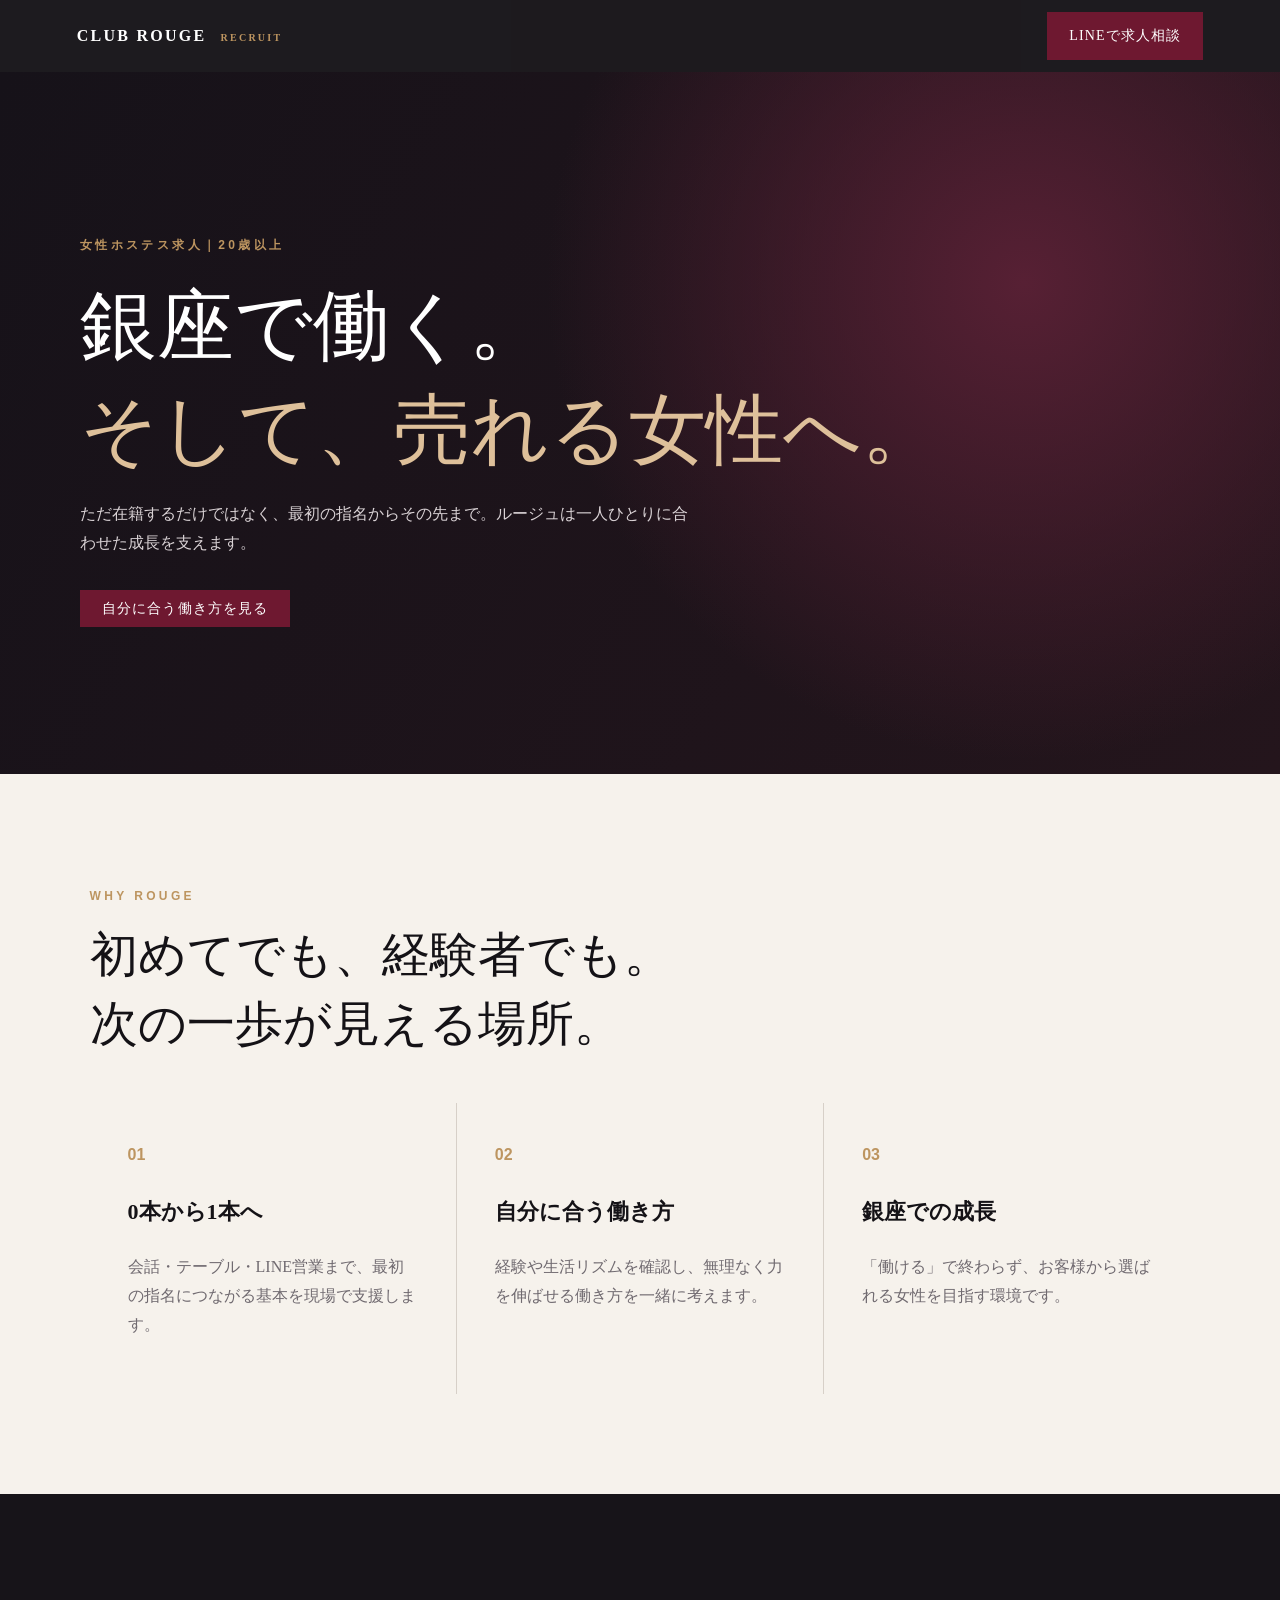
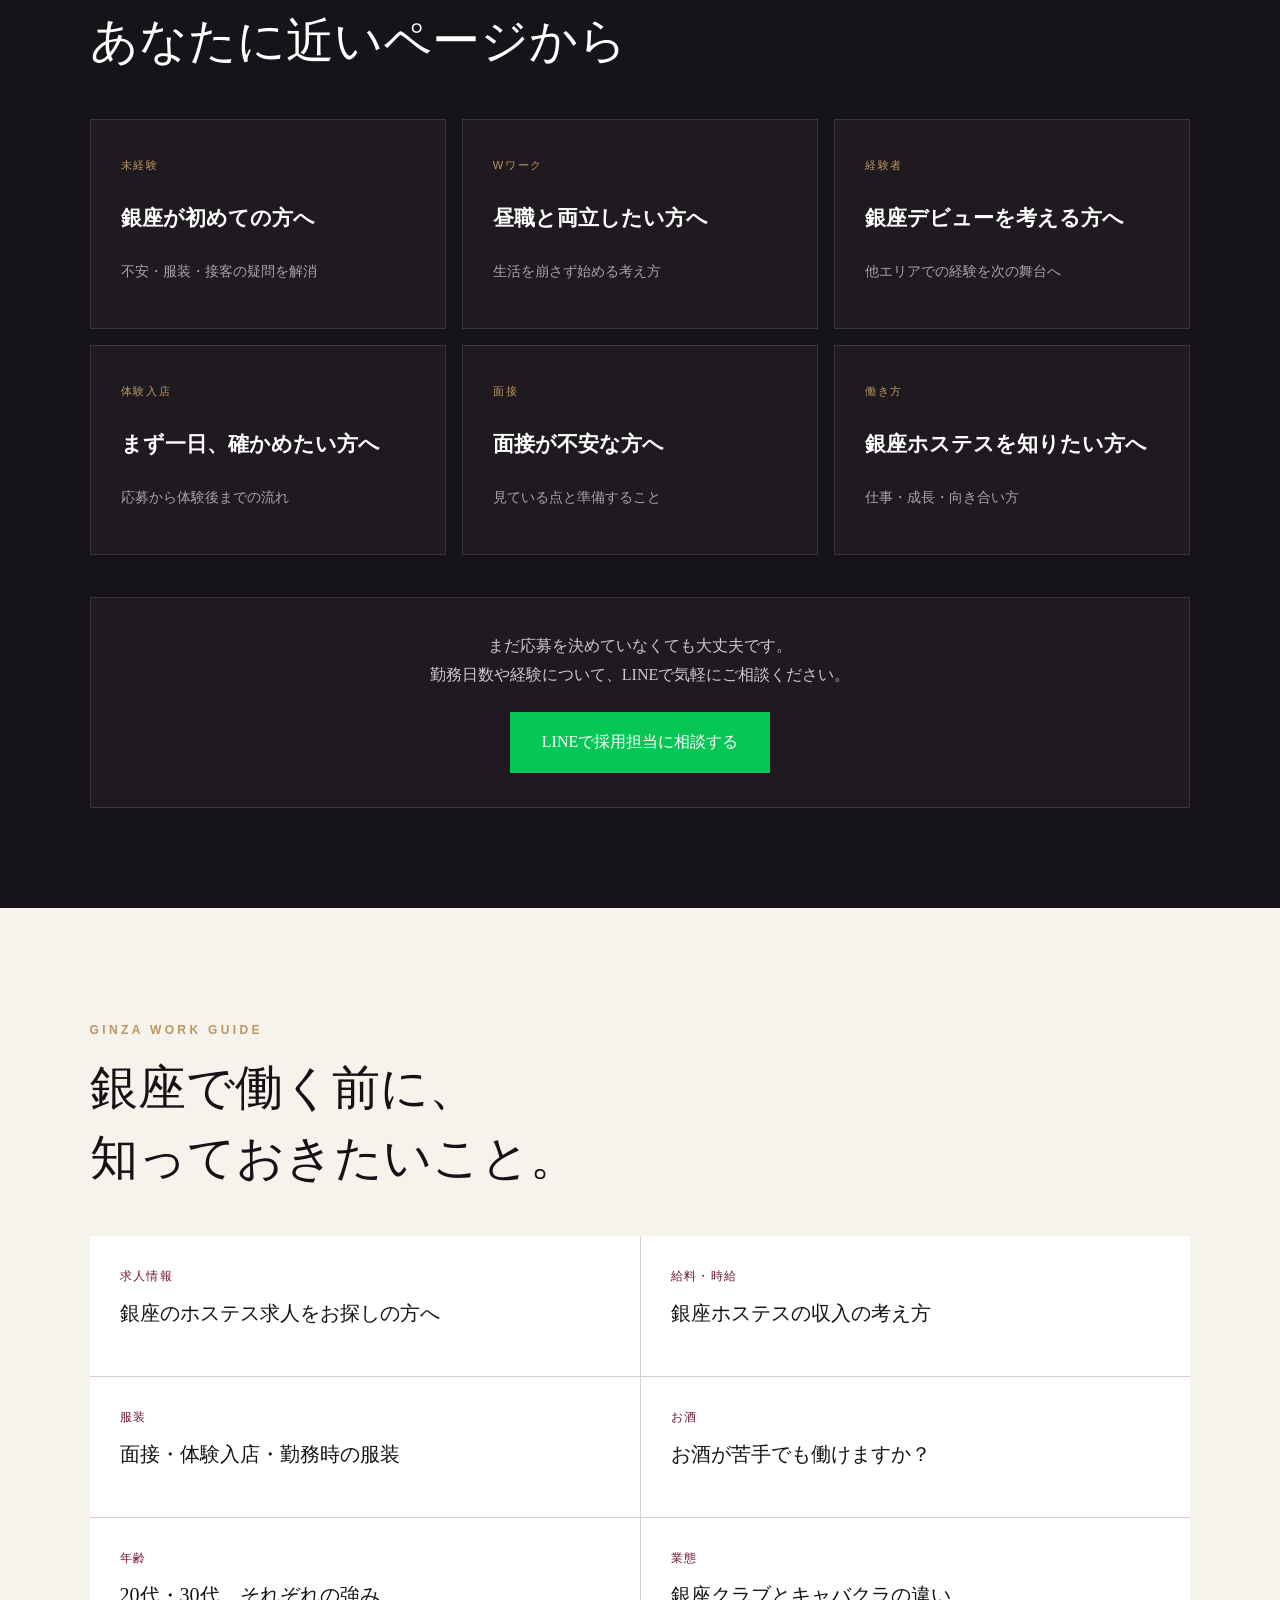
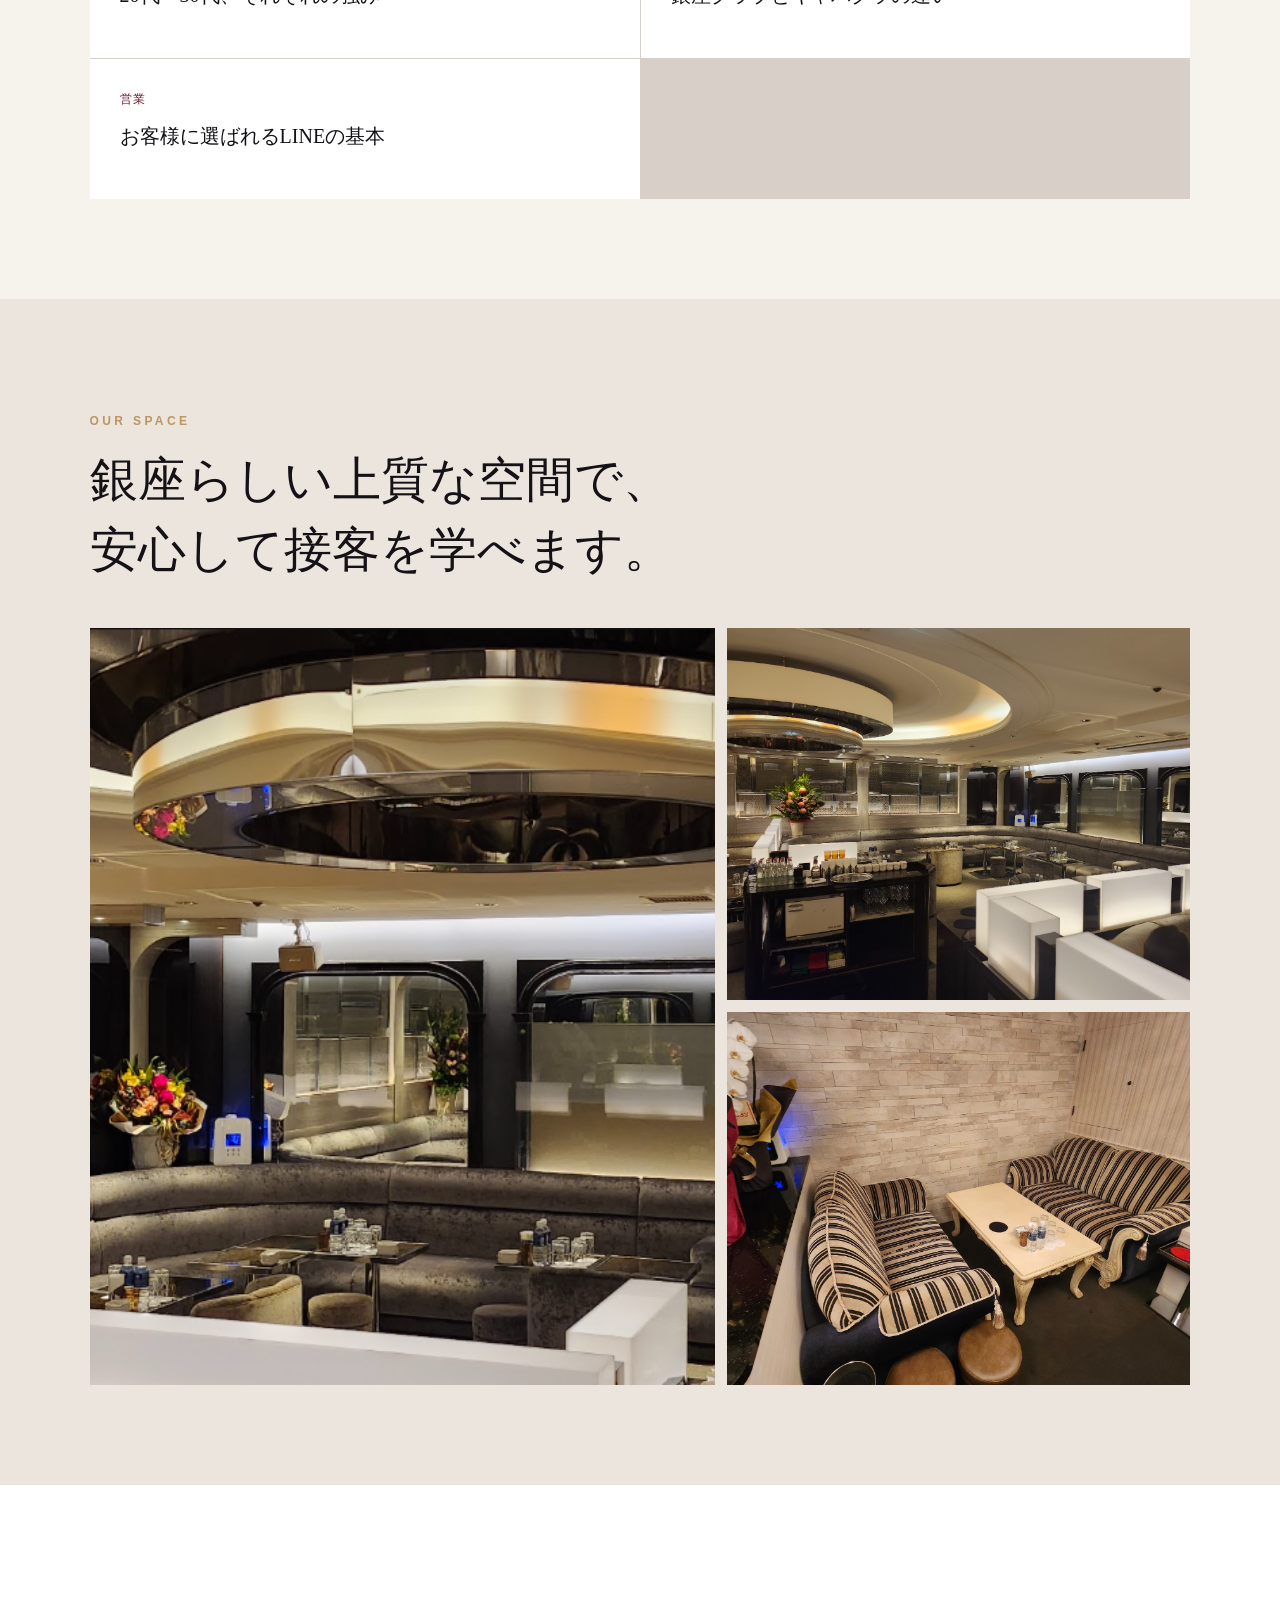
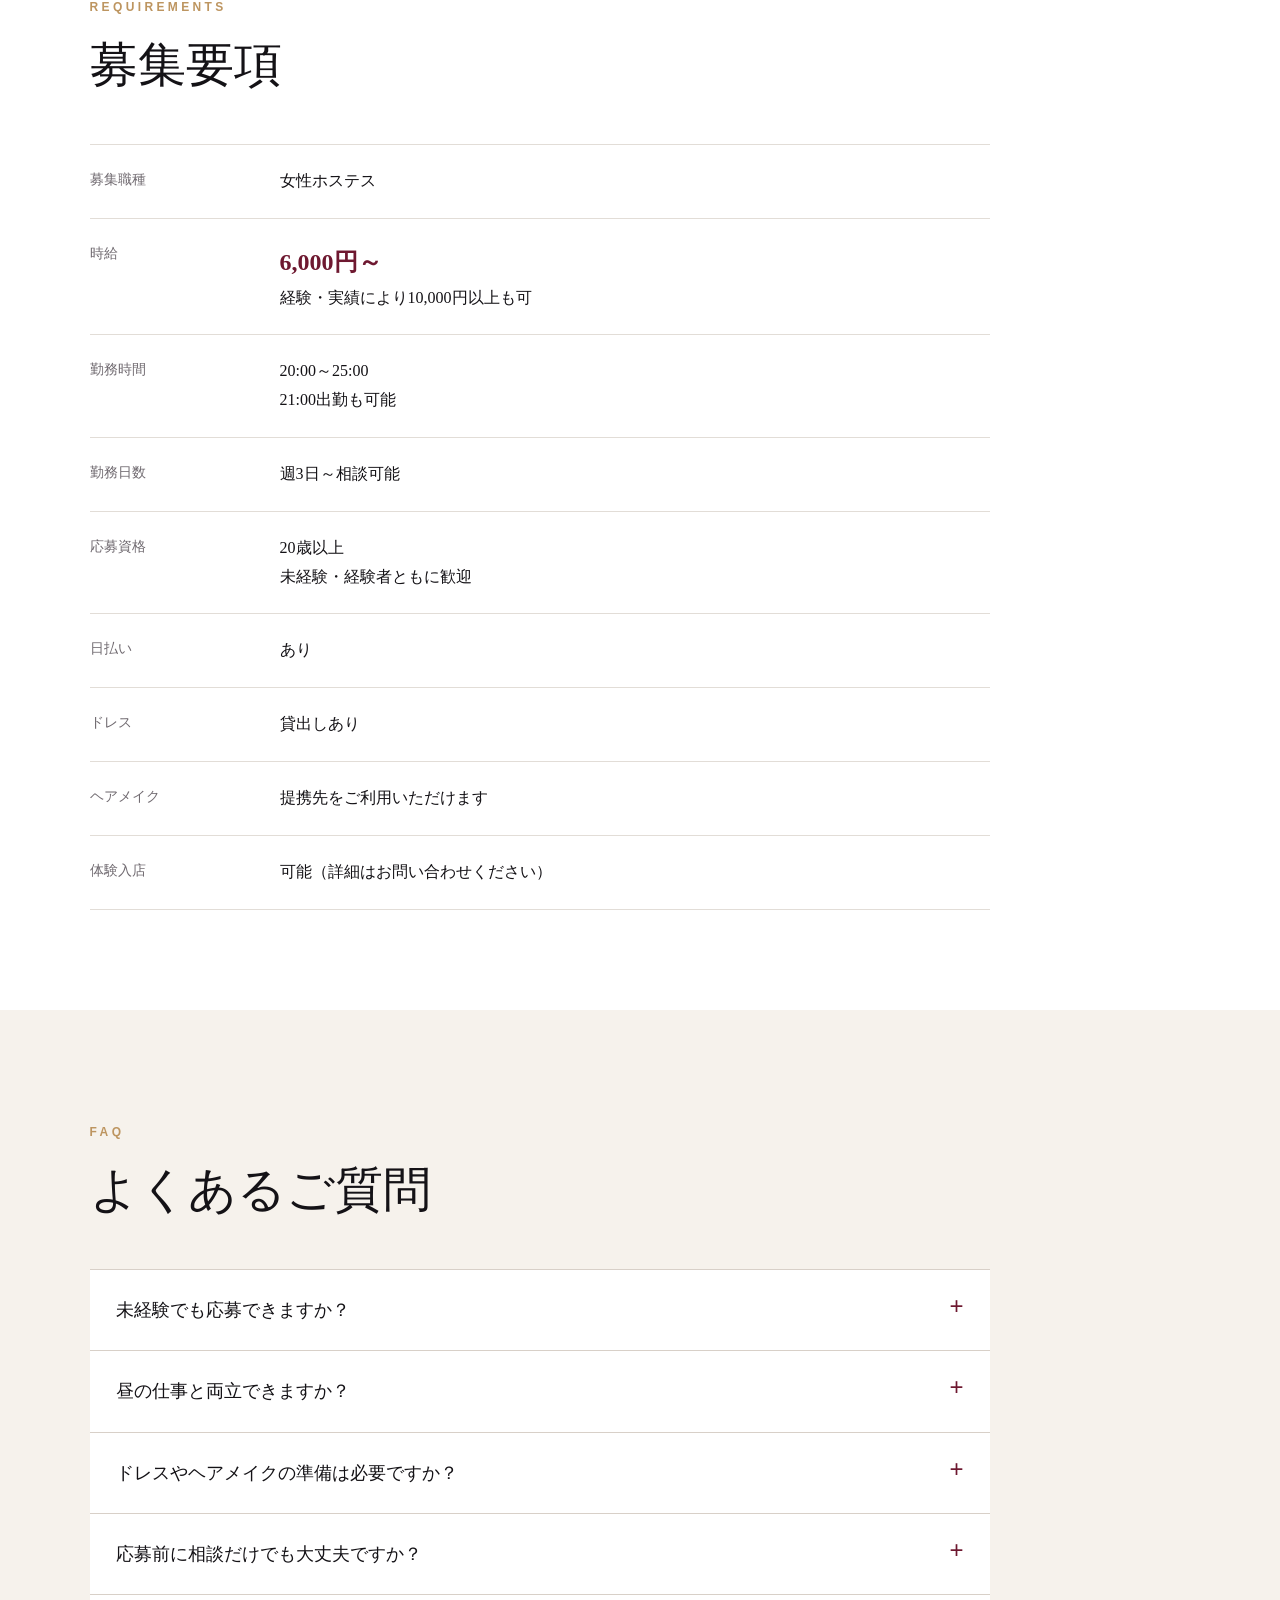
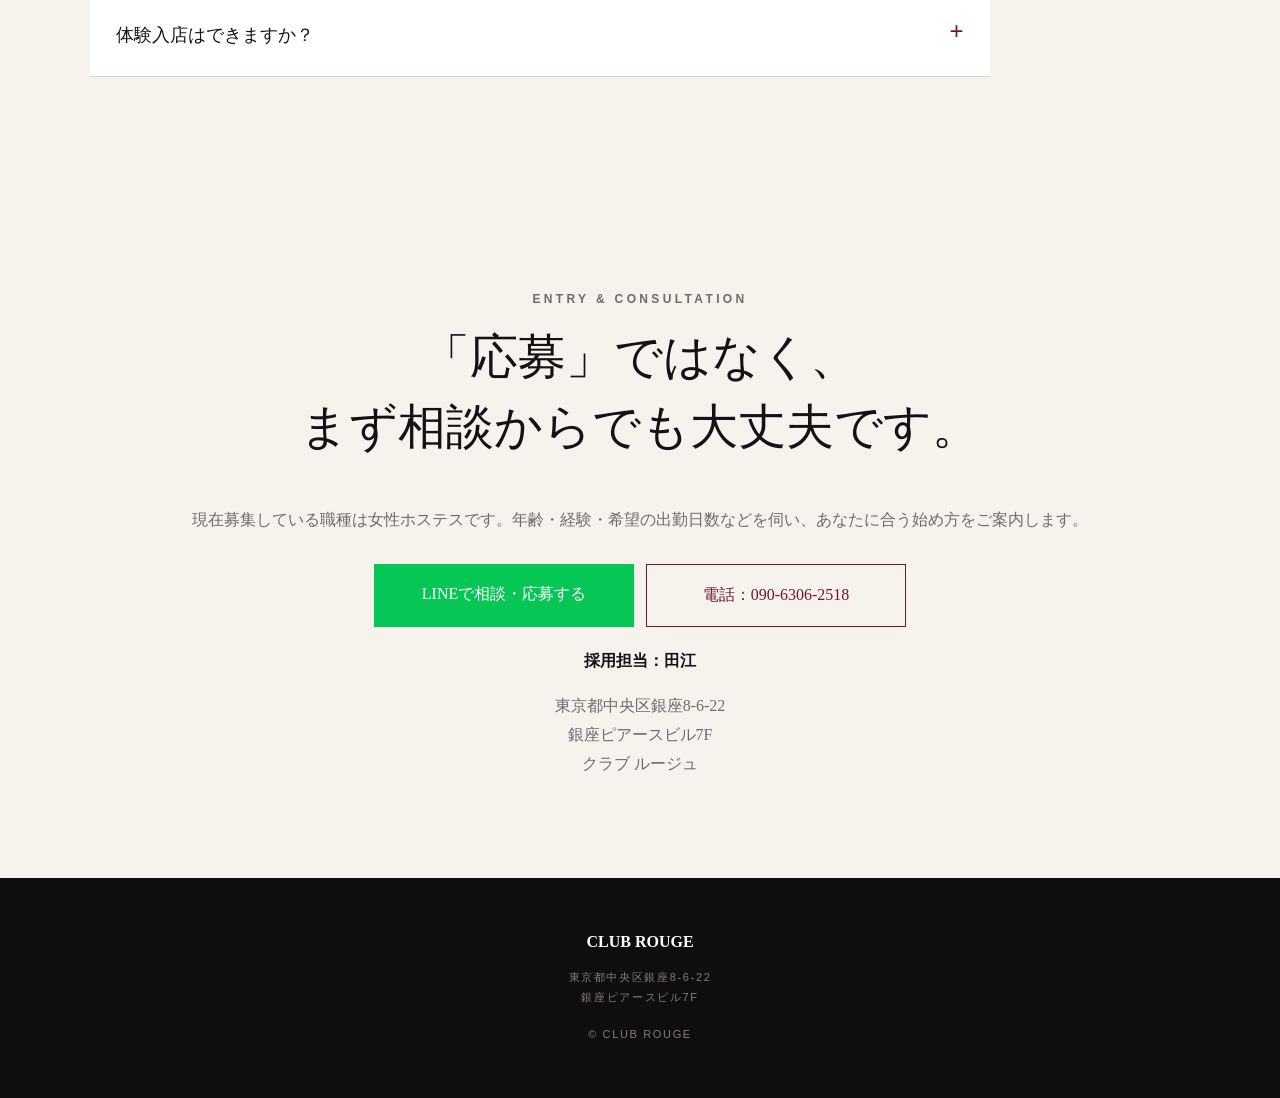
==== commit 2d85dc35: "女性ホステス募集を明確化" ====
--- a/index.html
+++ b/index.html
@@ -5,9 +5,9 @@
   <script src="ga4.js"></script>
   <meta charset="utf-8">
   <meta name="viewport" content="width=device-width,initial-scale=1">
-  <meta name="description" content="銀座クラブRouge（ルージュ）のホステス求人。時給6,000円から、週3日・21時出勤可。未経験・Wワーク・経験者の銀座デビューをサポートします。">
+  <meta name="description" content="銀座クラブRouge（ルージュ）の女性ホステス求人。時給6,000円から、週3日・21時出勤可。未経験・Wワーク・経験者の銀座デビューをサポートします。">
   <link rel="canonical" href="https://sh-t92.github.io/rouge-recruit/">
-  <title>銀座クラブ ルージュ求人｜未経験・Wワーク歓迎｜CLUB ROUGE</title>
+  <title>銀座クラブ ルージュ女性ホステス求人｜未経験歓迎｜CLUB ROUGE</title>
   <link rel="stylesheet" href="style.css">
   <link rel="stylesheet" href="seo.css">
   <link rel="stylesheet" href="home.css">
@@ -16,7 +16,7 @@
   <header class="nav"><a class="brand" href="index.html">CLUB ROUGE <span>RECRUIT</span></a><a class="nav-cta" data-cta="line-header" href="https://line.me/ti/p/MGM9CfKDj5">LINEで求人相談</a></header>
   <main>
     <section class="hero">
-      <div class="hero-inner"><p class="eyebrow">銀座クラブ ルージュ求人</p><h1>銀座で働く。<br><em>そして、売れる女性へ。</em></h1><p class="lead">ただ在籍するだけではなく、最初の指名からその先まで。ルージュは一人ひとりに合わせた成長を支えます。</p><a class="button" href="#paths">自分に合う働き方を見る</a></div>
+      <div class="hero-inner"><p class="eyebrow">女性ホステス求人｜20歳以上</p><h1>銀座で働く。<br><em>そして、売れる女性へ。</em></h1><p class="lead">ただ在籍するだけではなく、最初の指名からその先まで。ルージュは一人ひとりに合わせた成長を支えます。</p><a class="button" href="#paths">自分に合う働き方を見る</a></div>
     </section>
     <section class="section intro"><p class="eyebrow">WHY ROUGE</p><h2>初めてでも、経験者でも。<br>次の一歩が見える場所。</h2><div class="features"><article><b>01</b><h3>0本から1本へ</h3><p>会話・テーブル・LINE営業まで、最初の指名につながる基本を現場で支援します。</p></article><article><b>02</b><h3>自分に合う働き方</h3><p>経験や生活リズムを確認し、無理なく力を伸ばせる働き方を一緒に考えます。</p></article><article><b>03</b><h3>銀座での成長</h3><p>「働ける」で終わらず、お客様から選ばれる女性を目指す環境です。</p></article></div></section>
     <section id="paths" class="section dark"><h2>あなたに近いページから</h2><div class="cards">
@@ -38,7 +38,7 @@
     </div></section>
     <section class="section gallery-section"><p class="eyebrow">OUR SPACE</p><h2>銀座らしい上質な空間で、<br>安心して接客を学べます。</h2><div class="gallery"><figure class="gallery-main"><img src="floor-main.png" alt="銀座クラブ ルージュのメインフロア"></figure><figure><img src="floor-wide.png" alt="クラブ ルージュの店内"></figure><figure><img src="private-room.png" alt="クラブ ルージュのソファ席"></figure></div></section>
     <section class="section requirements"><p class="eyebrow">REQUIREMENTS</p><h2>募集要項</h2><dl class="job-list">
-      <div><dt>募集職種</dt><dd>ホステス</dd></div>
+      <div><dt>募集職種</dt><dd>女性ホステス</dd></div>
       <div><dt>時給</dt><dd><strong>6,000円～</strong><br>経験・実績により10,000円以上も可</dd></div>
       <div><dt>勤務時間</dt><dd>20:00～25:00<br>21:00出勤も可能</dd></div>
       <div><dt>勤務日数</dt><dd>週3日～相談可能</dd></div>
@@ -55,7 +55,7 @@
       <details><summary>応募前に相談だけでも大丈夫ですか？</summary><p>はい。応募を決める前のご相談だけでも大丈夫です。LINEで年齢・経験・希望の出勤日数などをお知らせください。</p></details>
       <details><summary>体験入店はできますか？</summary><p>可能です。面接や体験入店の流れ、当日の持ち物などは採用担当から個別にご案内します。</p></details>
     </div></section>
-    <section id="contact" class="section contact"><p class="eyebrow">ENTRY &amp; CONSULTATION</p><h2>「応募」ではなく、<br>まず相談からでも大丈夫です。</h2><p>年齢・経験・希望の出勤日数などを伺い、あなたに合う始め方をご案内します。</p><div class="contact-actions"><a class="line-button" data-cta="line-contact" href="https://line.me/ti/p/MGM9CfKDj5">LINEで相談・応募する</a><a class="phone-button" data-cta="phone-contact" href="tel:09063062518">電話：090-6306-2518</a></div><p class="contact-note">採用担当：田江</p><address>東京都中央区銀座8-6-22<br>銀座ピアースビル7F<br>クラブ ルージュ</address></section>
+    <section id="contact" class="section contact"><p class="eyebrow">ENTRY &amp; CONSULTATION</p><h2>「応募」ではなく、<br>まず相談からでも大丈夫です。</h2><p>現在募集している職種は女性ホステスです。年齢・経験・希望の出勤日数などを伺い、あなたに合う始め方をご案内します。</p><div class="contact-actions"><a class="line-button" data-cta="line-contact" href="https://line.me/ti/p/MGM9CfKDj5">LINEで相談・応募する</a><a class="phone-button" data-cta="phone-contact" href="tel:09063062518">電話：090-6306-2518</a></div><p class="contact-note">採用担当：田江</p><address>東京都中央区銀座8-6-22<br>銀座ピアースビル7F<br>クラブ ルージュ</address></section>
   </main>
   <footer><strong>CLUB ROUGE</strong><p>東京都中央区銀座8-6-22<br>銀座ピアースビル7F</p><small>© CLUB ROUGE</small></footer>
   <script type="application/ld+json">{"@context":"https://schema.org","@type":"FAQPage","mainEntity":[{"@type":"Question","name":"未経験でも応募できますか？","acceptedAnswer":{"@type":"Answer","text":"はい。未経験の方も歓迎しています。接客の基本やテーブルマナー、LINE営業まで現場でサポートします。"}},{"@type":"Question","name":"昼の仕事と両立できますか？","acceptedAnswer":{"@type":"Answer","text":"週3日から相談でき、21時出勤も可能です。生活リズムに合わせた働き方をご案内します。"}},{"@type":"Question","name":"ドレスやヘアメイクの準備は必要ですか？","acceptedAnswer":{"@type":"Answer","text":"ドレスは貸出しがあり、ヘアメイクは提携先をご利用いただけます。"}},{"@type":"Question","name":"応募前に相談だけでも大丈夫ですか？","acceptedAnswer":{"@type":"Answer","text":"はい。応募を決める前のご相談だけでも大丈夫です。LINEでお気軽にご連絡ください。"}},{"@type":"Question","name":"体験入店はできますか？","acceptedAnswer":{"@type":"Answer","text":"可能です。面接や体験入店の流れは採用担当から個別にご案内します。"}}]}</script>
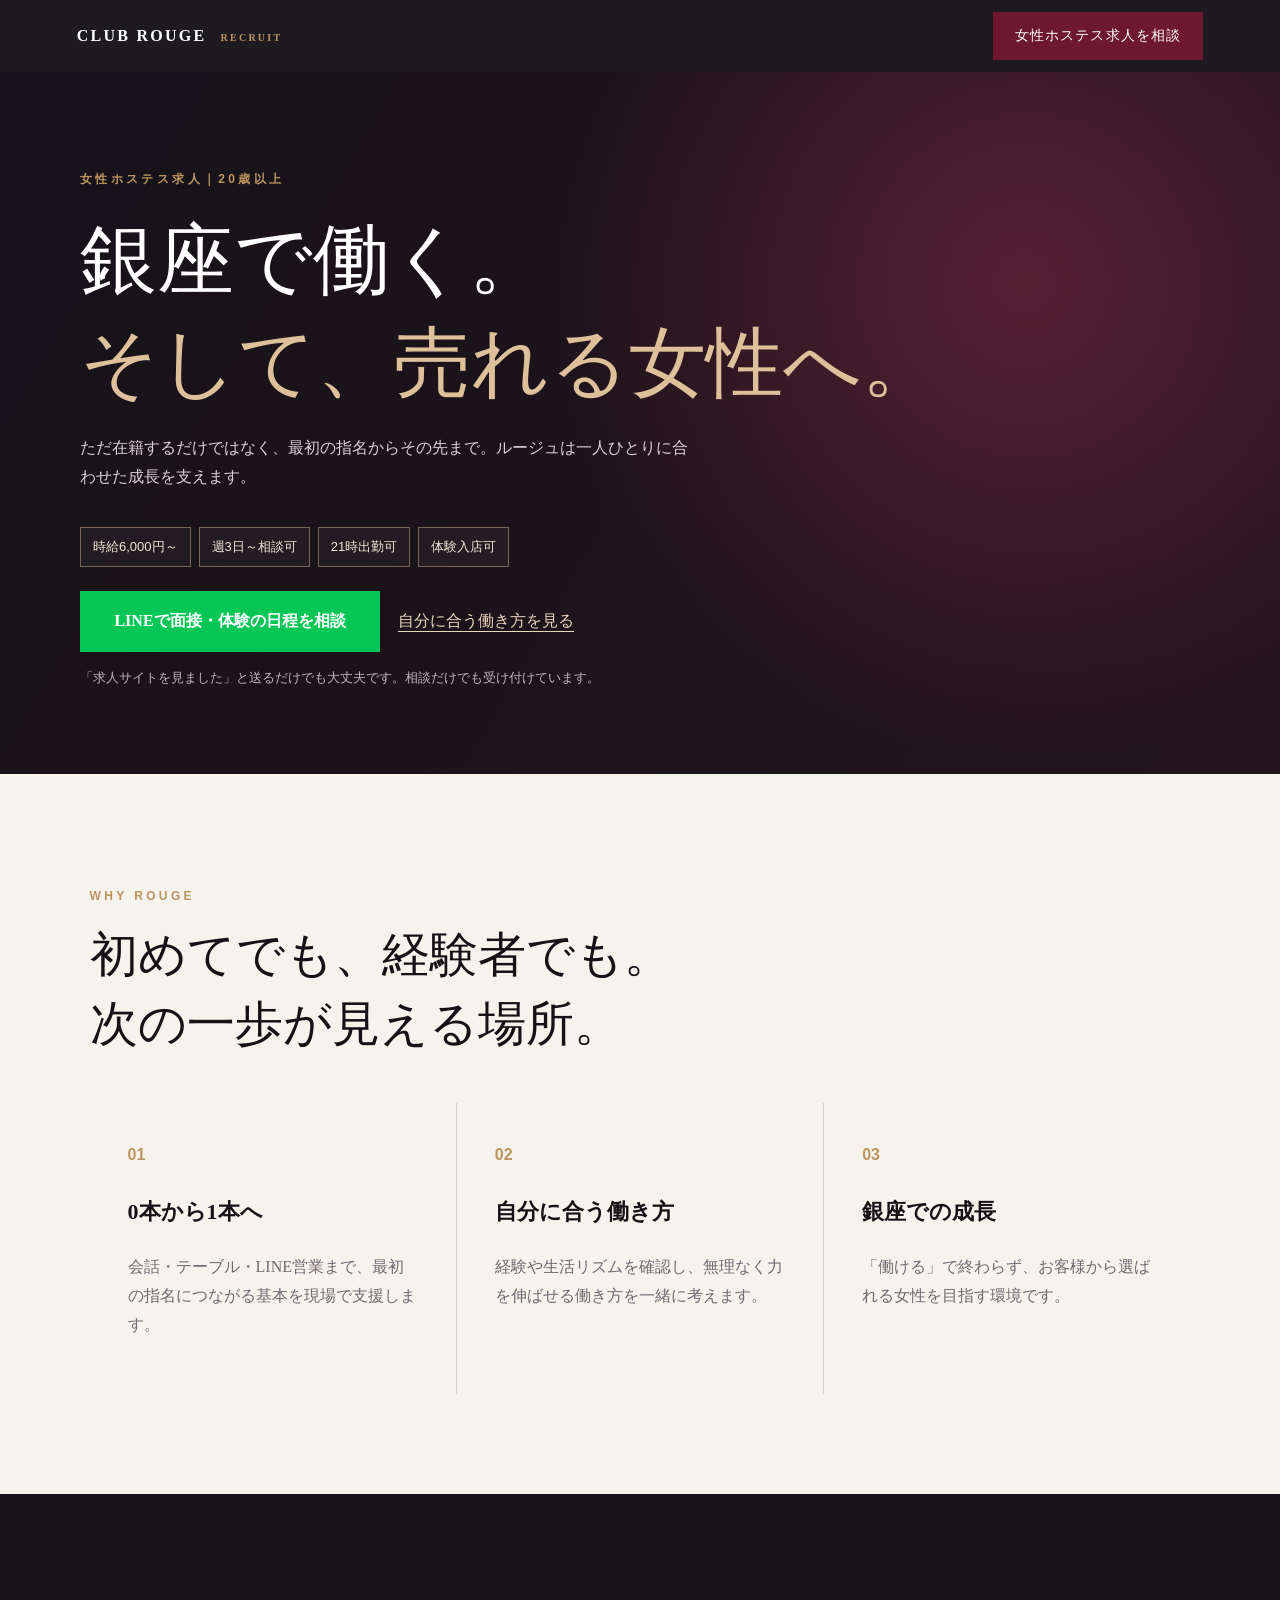
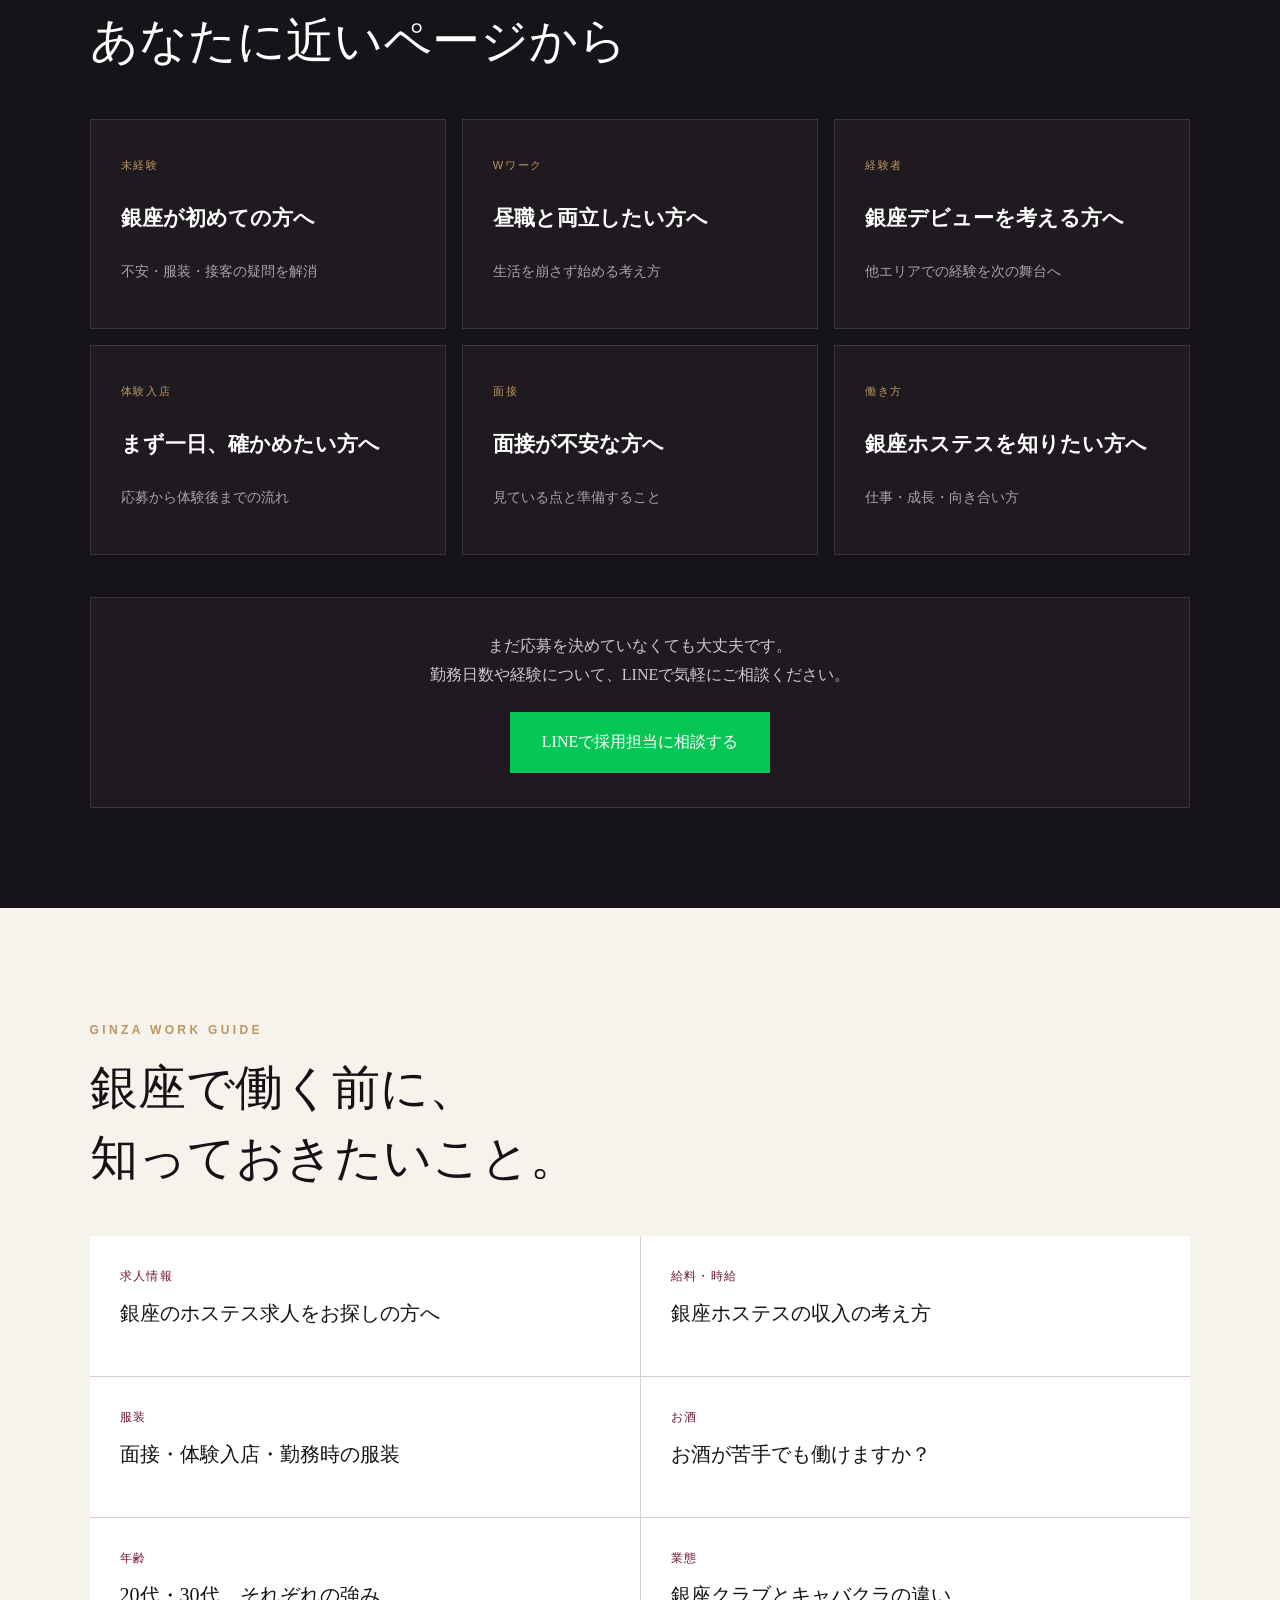
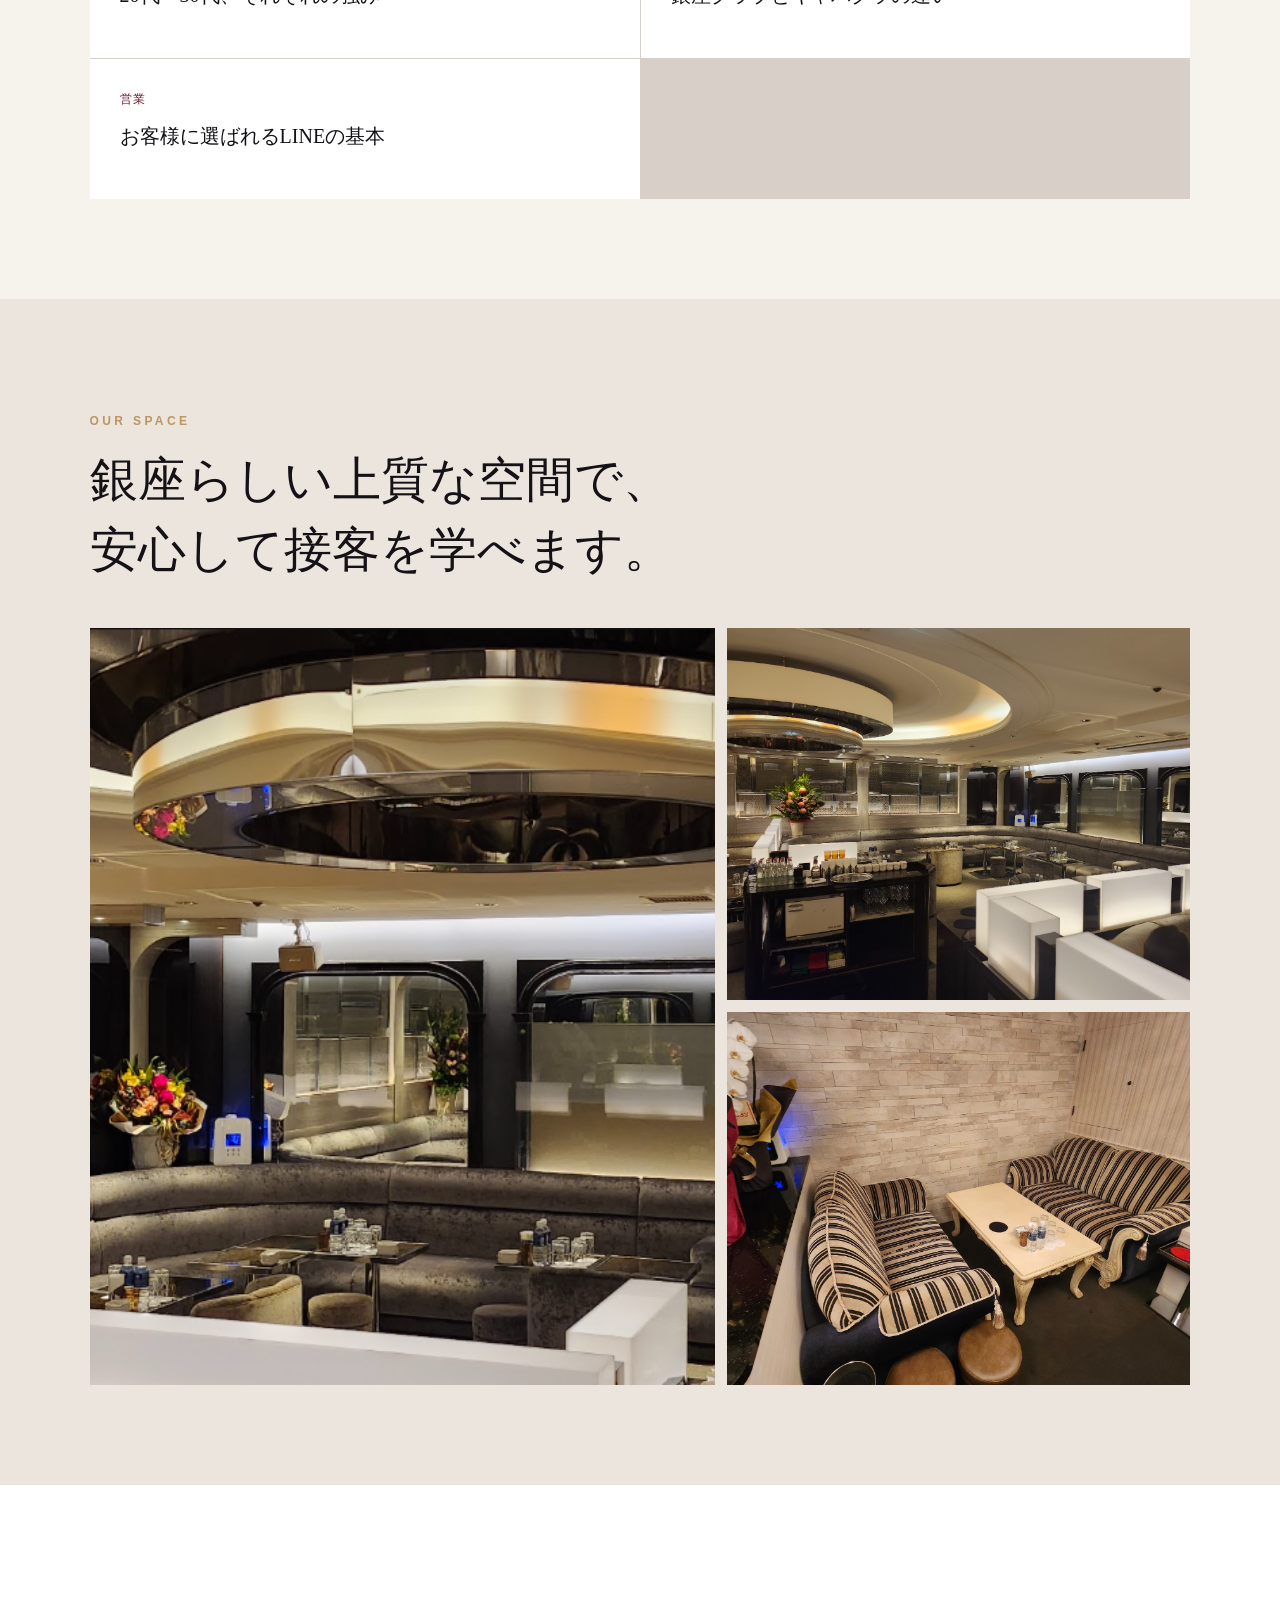
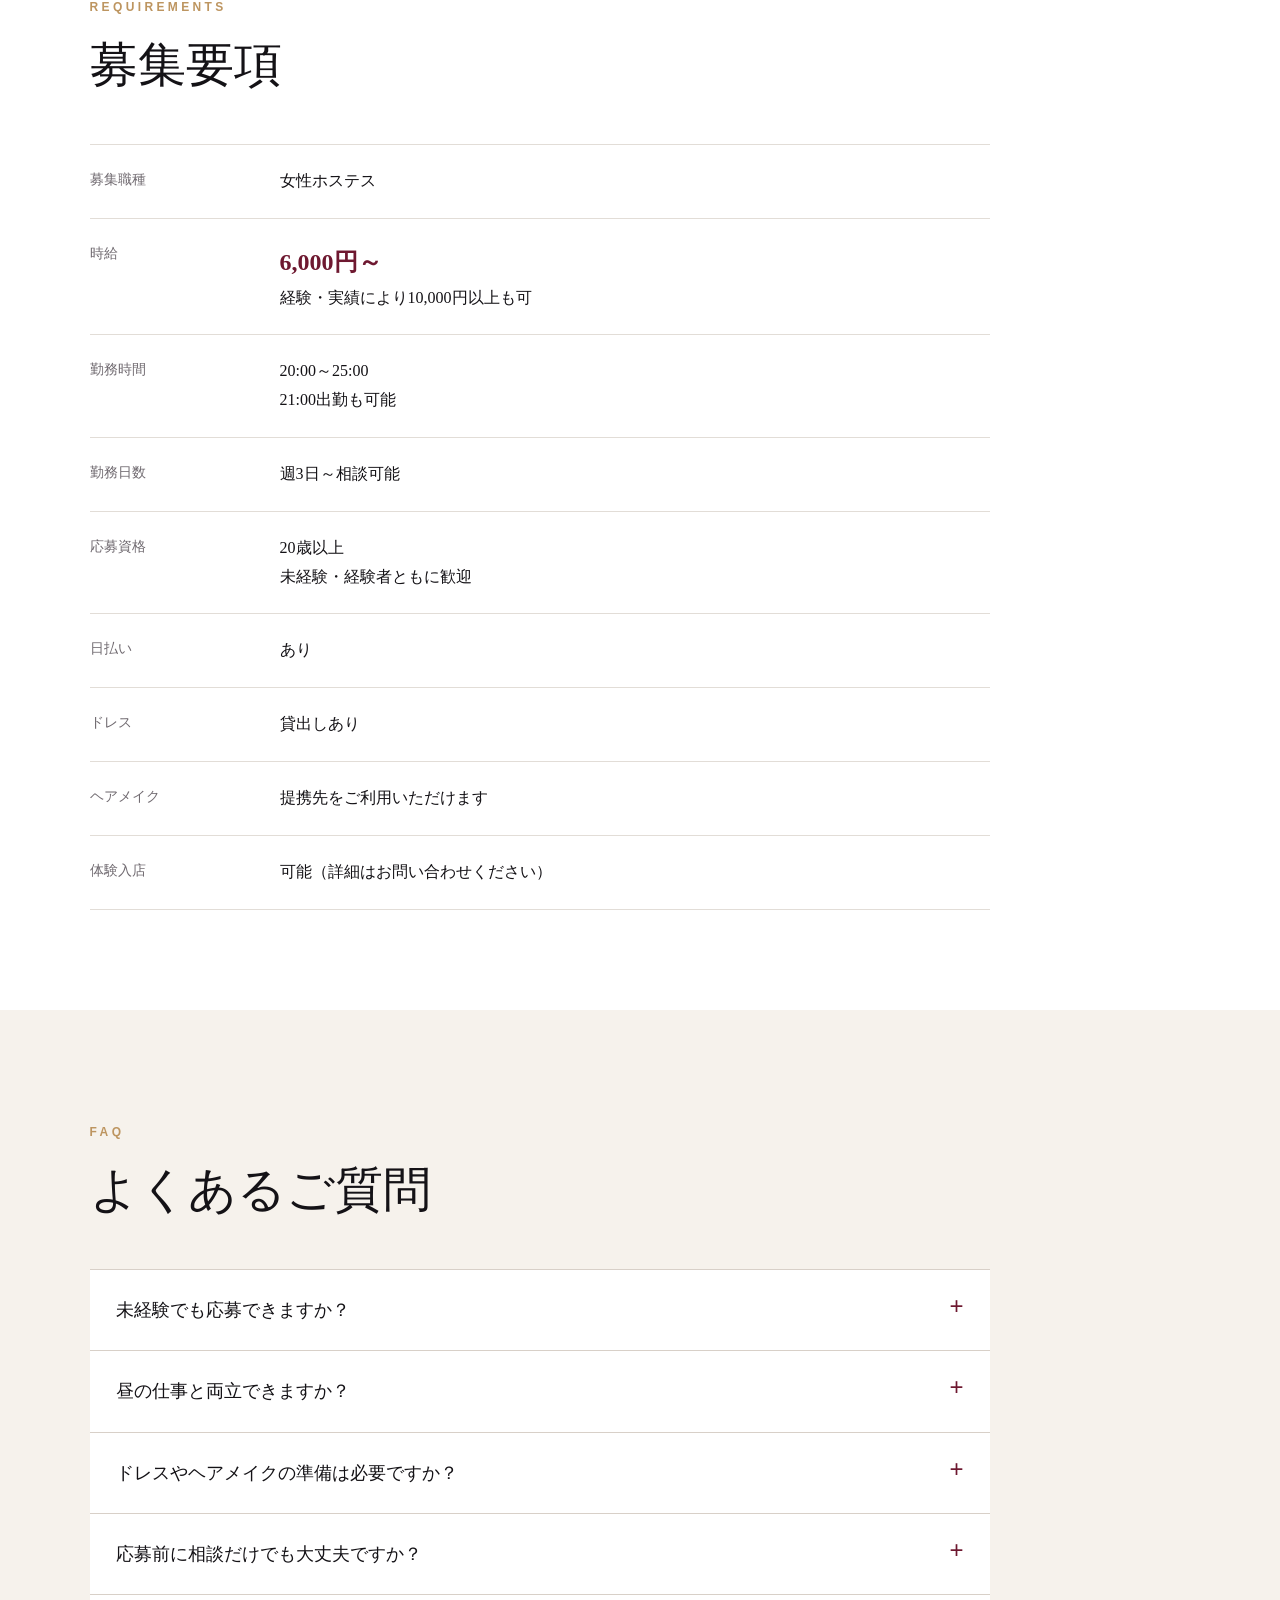
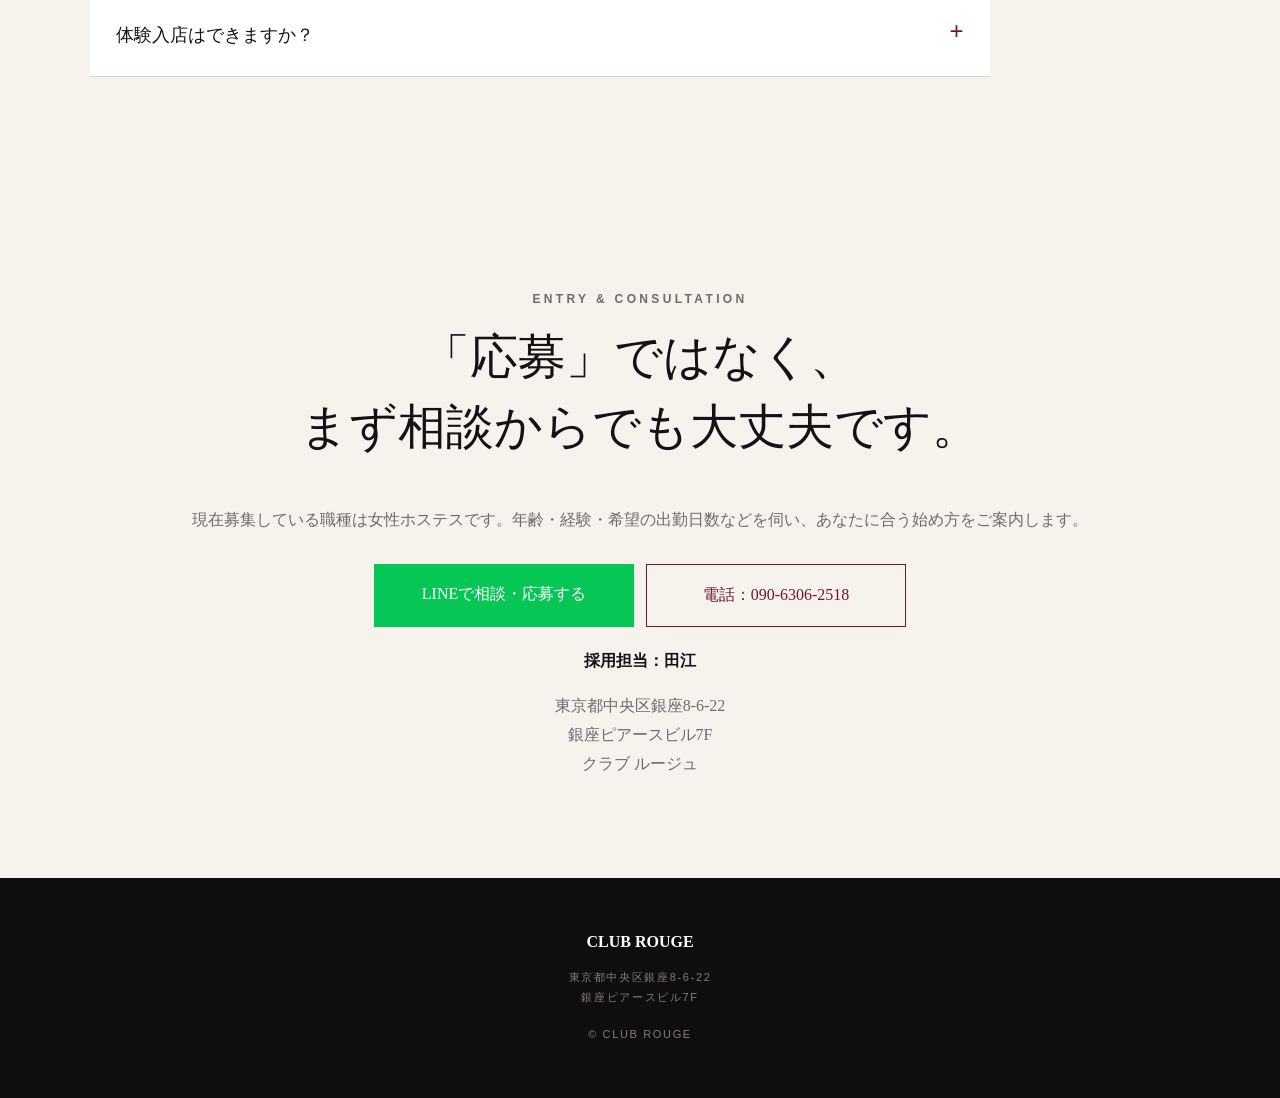
==== commit 748b805d: "応募導線と紹介元計測を強化" ====
--- a/index.html
+++ b/index.html
@@ -13,10 +13,10 @@
   <link rel="stylesheet" href="home.css">
 </head>
 <body>
-  <header class="nav"><a class="brand" href="index.html">CLUB ROUGE <span>RECRUIT</span></a><a class="nav-cta" data-cta="line-header" href="https://line.me/ti/p/MGM9CfKDj5">LINEで求人相談</a></header>
+  <header class="nav"><a class="brand" href="./">CLUB ROUGE <span>RECRUIT</span></a><a class="nav-cta" data-cta="line-header" href="https://line.me/ti/p/MGM9CfKDj5">女性ホステス求人を相談</a></header>
   <main>
     <section class="hero">
-      <div class="hero-inner"><p class="eyebrow">女性ホステス求人｜20歳以上</p><h1>銀座で働く。<br><em>そして、売れる女性へ。</em></h1><p class="lead">ただ在籍するだけではなく、最初の指名からその先まで。ルージュは一人ひとりに合わせた成長を支えます。</p><a class="button" href="#paths">自分に合う働き方を見る</a></div>
+      <div class="hero-inner"><p class="eyebrow">女性ホステス求人｜20歳以上</p><h1>銀座で働く。<br><em>そして、売れる女性へ。</em></h1><p class="lead">ただ在籍するだけではなく、最初の指名からその先まで。ルージュは一人ひとりに合わせた成長を支えます。</p><ul class="hero-conditions" aria-label="主な募集条件"><li>時給6,000円～</li><li>週3日～相談可</li><li>21時出勤可</li><li>体験入店可</li></ul><div class="hero-actions"><a class="line-button hero-line" data-cta="line-hero" href="https://line.me/ti/p/MGM9CfKDj5">LINEで面接・体験の日程を相談</a><a class="hero-more" href="#paths">自分に合う働き方を見る</a></div><p class="hero-note">「求人サイトを見ました」と送るだけでも大丈夫です。相談だけでも受け付けています。</p></div>
     </section>
     <section class="section intro"><p class="eyebrow">WHY ROUGE</p><h2>初めてでも、経験者でも。<br>次の一歩が見える場所。</h2><div class="features"><article><b>01</b><h3>0本から1本へ</h3><p>会話・テーブル・LINE営業まで、最初の指名につながる基本を現場で支援します。</p></article><article><b>02</b><h3>自分に合う働き方</h3><p>経験や生活リズムを確認し、無理なく力を伸ばせる働き方を一緒に考えます。</p></article><article><b>03</b><h3>銀座での成長</h3><p>「働ける」で終わらず、お客様から選ばれる女性を目指す環境です。</p></article></div></section>
     <section id="paths" class="section dark"><h2>あなたに近いページから</h2><div class="cards">
--- a/home.css
+++ b/home.css
@@ -23,6 +23,12 @@
 .phone-button { border: 1px solid var(--wine); color: var(--wine); }
 .mid-cta { margin-top: 42px; padding: 34px; border: 1px solid #3d353d; text-align: center; background: #1f1a20; }
 .mid-cta p { margin: 0 0 22px; color: #cfc5cb; }
+.hero-conditions { display: flex; flex-wrap: wrap; gap: 8px; margin: 0 0 24px; padding: 0; list-style: none; }
+.hero-conditions li { padding: 7px 12px; border: 1px solid rgba(222,192,154,.45); color: #f2e5d5; background: rgba(255,255,255,.04); font-family: Arial,"Yu Gothic",sans-serif; font-size: 13px; }
+.hero-actions { display: flex; align-items: center; flex-wrap: wrap; gap: 18px; }
+.hero-line { min-width: 300px; padding: 16px 24px; text-align: center; font-weight: 700; }
+.hero-more { color: #e8d5bd; text-underline-offset: 5px; }
+.hero-note { max-width: 620px; margin: 14px 0 0; color: #bfb5bb; font-size: 13px; }
 .faq-section { background: #f6f2ec; }
 .faq-list { max-width: 900px; }
 .faq-list details { border-top: 1px solid #d8d0c8; background: #fff; }
@@ -41,4 +47,6 @@
   .gallery figure { height: 240px; }
   .job-list > div { grid-template-columns: 1fr; gap: 4px; }
   .nav-cta { padding: 9px 12px; font-size: 12px; }
+  .hero-line { min-width: 0; width: 100%; }
+  .hero-more { width: 100%; text-align: center; }
 }
